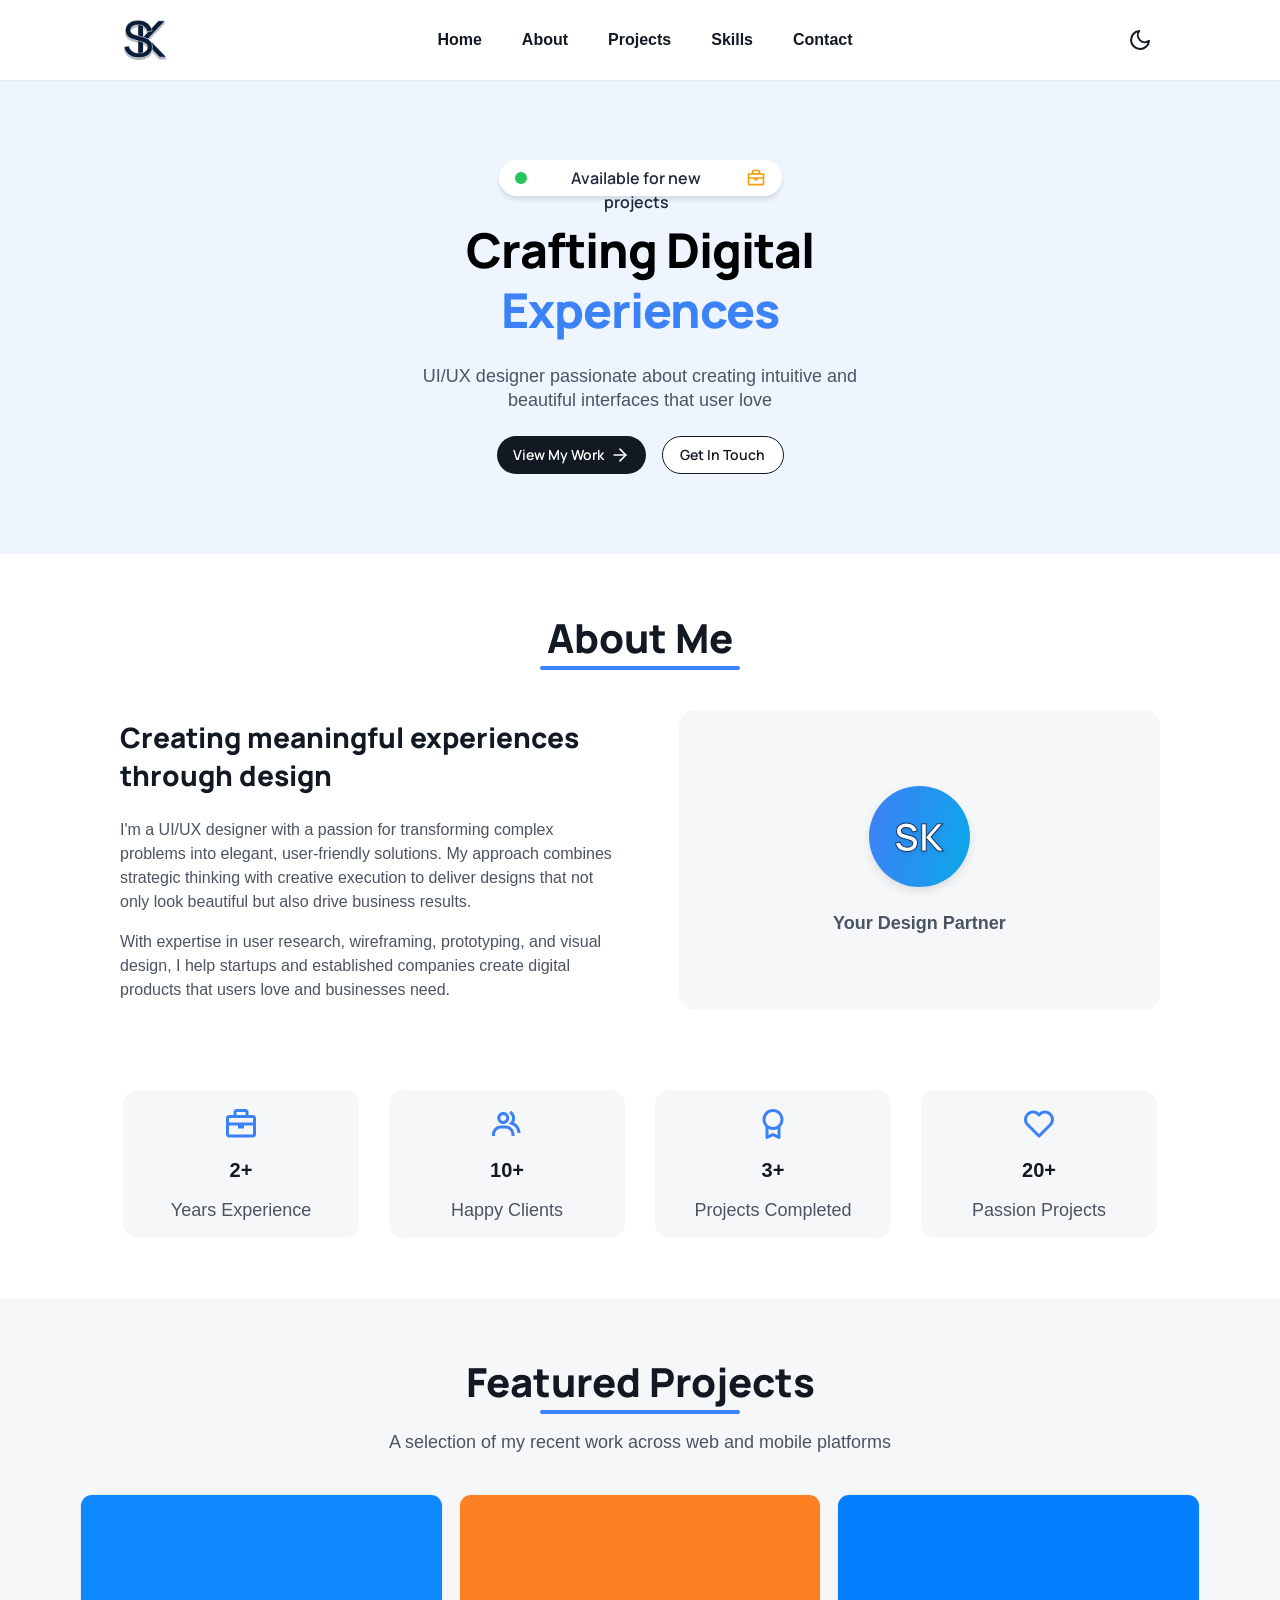
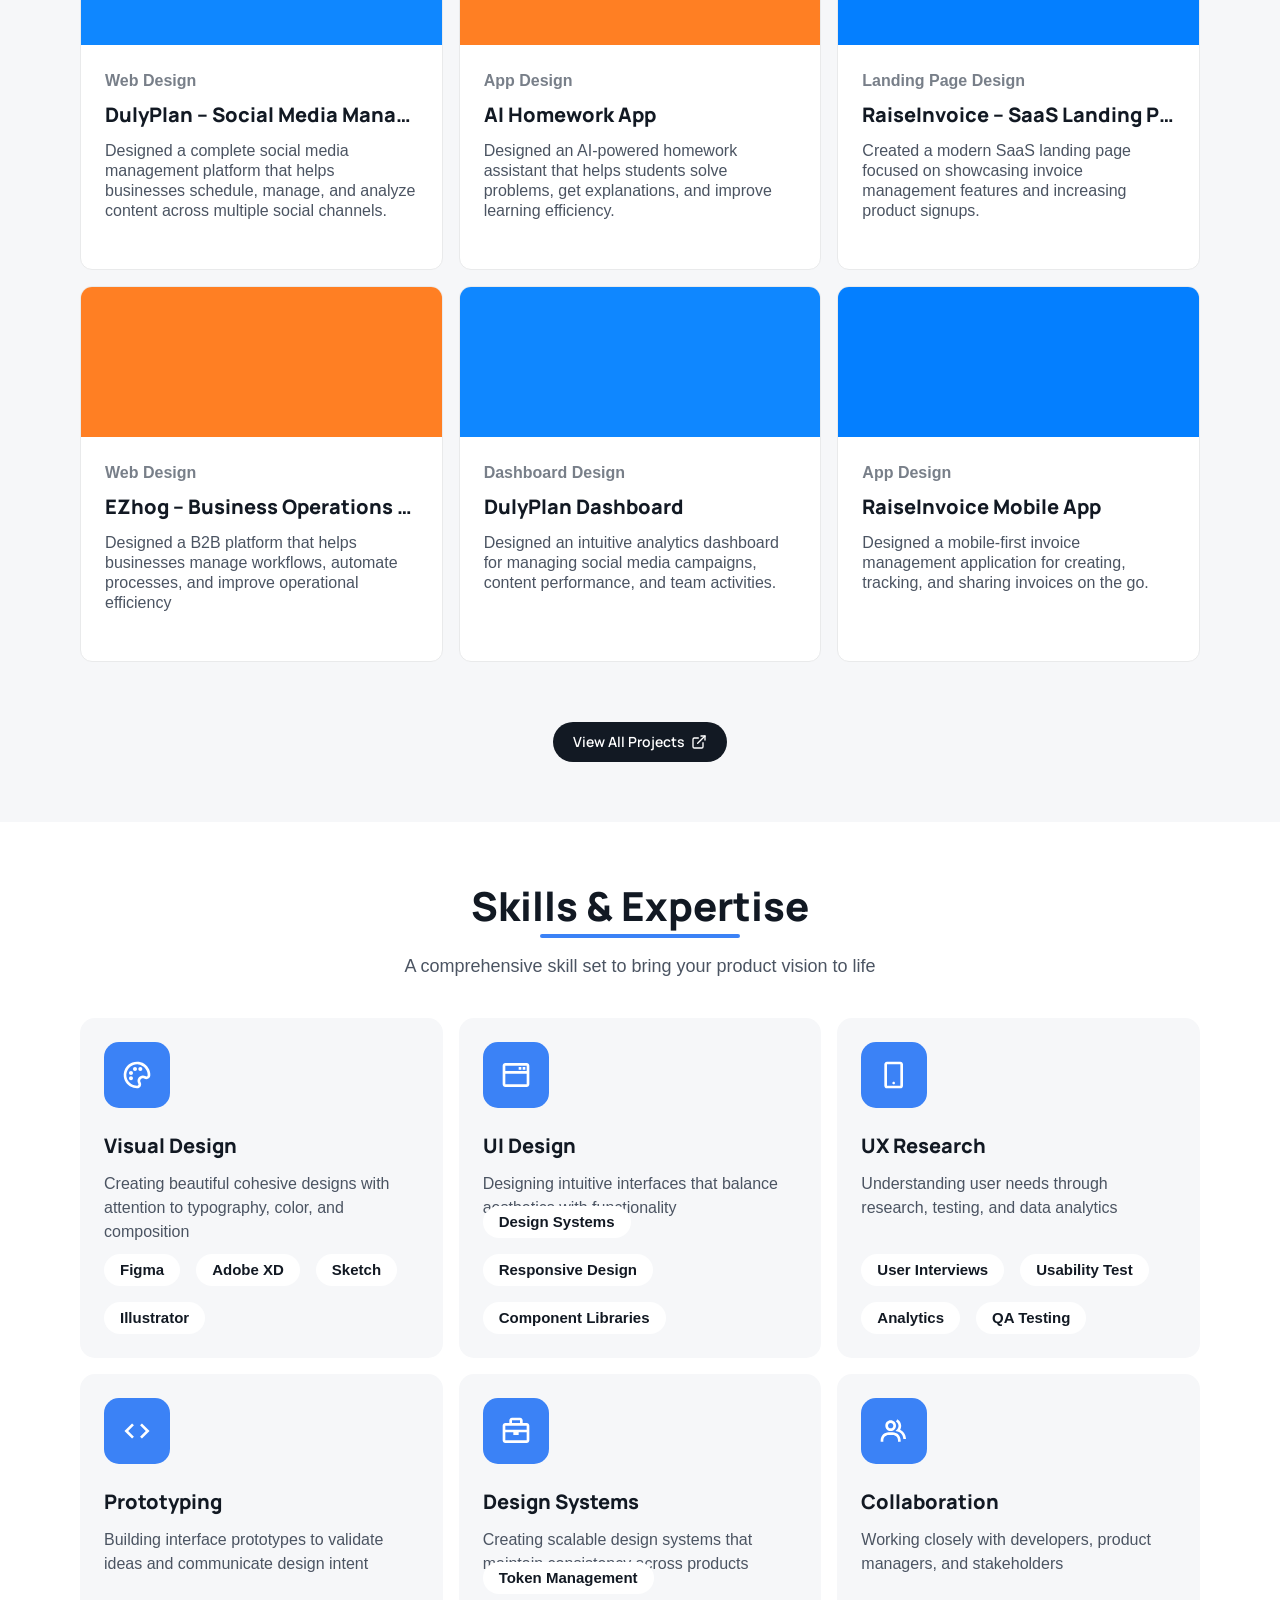
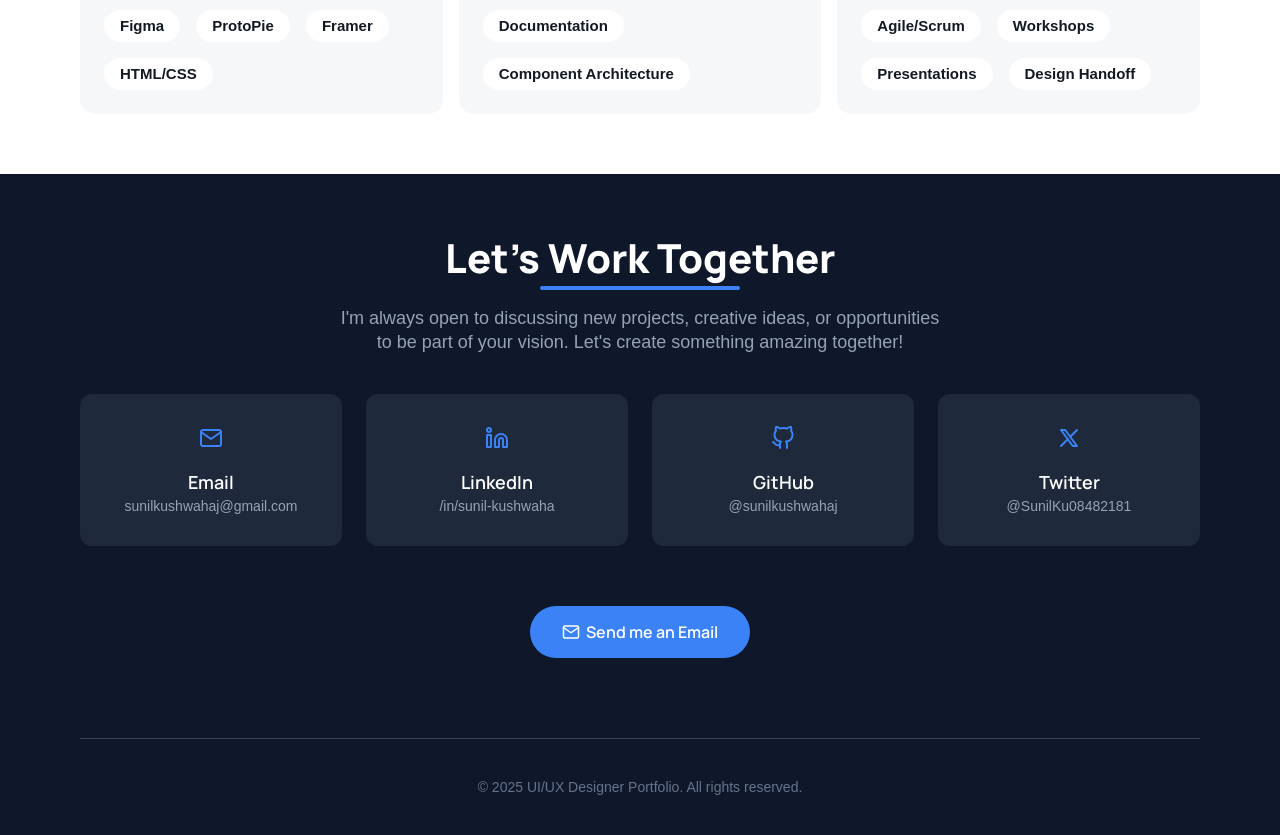
==== index.html @ 9e85f8b9 "Name changes" ====
<!DOCTYPE html>
<html lang="en">

<head>
    <meta charset="UTF-8">
    <meta http-equiv="X-UA-Compatible" content="IE=edge">
    <meta name="viewport" content="width=device-width, initial-scale=1.0">
    <title>Portfolio</title>
    <link rel="stylesheet" href="Style.css">
</head>

<body>
    <header>
        <div class="navbar">
            <div class="nav-logo">
                <div class="logo">
                    <!-- SVG Logo for Dark Mode -->
                    <svg class="dark-logo" width="42" height="40" viewBox="0 0 42 40" fill="none" xmlns="http://www.w3.org/2000/svg">
                        <g filter="url(#filter0_dd_495_2154)">
                            <path d="M14.0596 0.000509262C16.4678 0.0171928 18.6264 0.449153 20.5312 1.30129C22.4511 2.13629 24.0399 3.33991 25.2949 4.91262L25.5283 5.21145C26.161 6.04756 26.6802 6.96608 27.0869 7.96633L33.918 0.638205L34.0439 0.502462H40.7314L40.0625 1.21731L24.209 18.1626L41.3174 36.145L42 36.8628H35.1572L35.0322 36.731L27.7734 29.1607C27.598 29.8745 27.3476 30.549 27.0195 31.1821H27.0205C26.3314 32.5436 25.3646 33.6874 24.1221 34.6109L24.1201 34.6118C22.8814 35.5158 21.4447 36.2002 19.8125 36.6665H19.8115C18.1799 37.149 16.4339 37.3902 14.5752 37.3902C12.0357 37.3902 9.73826 36.9577 7.68652 36.0904C5.65209 35.2231 3.96295 33.9869 2.625 32.3814L2.62305 32.3794C1.30018 30.755 0.439527 28.8388 0.0390625 26.6363L0 26.4224L0.214844 26.3882L4.75195 25.6734L4.94238 25.6441L4.99121 25.8306C5.55441 28.0186 6.717 29.7253 8.48047 30.9605C10.0305 32.0217 11.82 32.6234 13.8535 32.7642L13.8633 20.4497L9.2627 19.0835L9.26172 19.0825C8.26481 18.7835 7.30079 18.4101 6.37012 17.9614L6.36719 17.9605C5.42918 17.4915 4.59035 16.9125 3.85156 16.2241L3.84961 16.2232C3.10558 15.513 2.51432 14.6672 2.07617 13.69V13.688C1.63443 12.6855 1.41605 11.5129 1.41602 10.1753C1.41602 8.03284 1.96948 6.19453 3.08496 4.67336C4.21114 3.14385 5.73103 1.97778 7.63672 1.17531C9.54119 0.373415 11.6843 -0.0160997 14.0596 0.000509262ZM18.8662 32.1314C18.9223 32.111 18.9796 32.0941 19.0352 32.0728L19.2695 31.9771C20.428 31.4859 21.3462 30.8149 22.0303 29.9673C22.7539 29.0706 23.1171 28.0081 23.1172 26.771C23.1171 26.0068 22.9819 25.3669 22.7207 24.8443L22.7178 24.8374C22.4678 24.2906 22.1165 23.8313 21.665 23.4575L21.6592 23.4527C21.215 23.0561 20.7063 22.721 20.1318 22.4497C19.7838 22.2854 19.4261 22.1408 19.0605 22.0113L18.8662 32.1314ZM19.0967 16.5405L23.8135 11.479L23.0205 11.6177L22.8105 11.6538L22.7754 11.4439C22.5345 10.0304 21.997 8.82331 21.168 7.81887L21.166 7.81692C20.5341 7.02387 19.7761 6.37651 18.8936 5.87063L19.0967 16.5405ZM13.8535 4.59328C12.4918 4.5944 11.2636 4.81917 10.167 5.26711C9.02819 5.73231 8.13055 6.37869 7.46582 7.20168L7.46484 7.20266C6.8062 8.00248 6.47656 8.92511 6.47656 9.97805C6.47661 11.0186 6.77578 11.8427 7.35645 12.4702L7.58887 12.7027C8.14659 13.2309 8.80925 13.6634 9.5791 13.9995C10.4918 14.3742 11.3795 14.6834 12.2412 14.9273L13.8623 15.3941L13.8535 4.59328Z" fill="url(#paint0_linear_495_2154)"/>
                        </g>
                        <defs>
                            <filter id="filter0_dd_495_2154" x="0" y="0" width="42" height="39.3902" filterUnits="userSpaceOnUse" color-interpolation-filters="sRGB">
                                <feFlood flood-opacity="0" result="BackgroundImageFix"/>
                                <feColorMatrix in="SourceAlpha" type="matrix" values="0 0 0 0 0 0 0 0 0 0 0 0 0 0 0 0 0 0 127 0" result="hardAlpha"/>
                                <feOffset dy="2"/>
                                <feComposite in2="hardAlpha" operator="out"/>
                                <feColorMatrix type="matrix" values="0 0 0 0 0.231373 0 0 0 0 0.509804 0 0 0 0 0.964706 0 0 0 0.1 0"/>
                                <feBlend mode="luminosity" in2="BackgroundImageFix" result="effect1_dropShadow_495_2154"/>
                                <feColorMatrix in="SourceAlpha" type="matrix" values="0 0 0 0 0 0 0 0 0 0 0 0 0 0 0 0 0 0 127 0" result="hardAlpha"/>
                                <feOffset dy="2"/>
                                <feComposite in2="hardAlpha" operator="out"/>
                                <feColorMatrix type="matrix" values="0 0 0 0 0 0 0 0 0 0 0 0 0 0 0 0 0 0 0.25 0"/>
                                <feBlend mode="normal" in2="effect1_dropShadow_495_2154" result="effect2_dropShadow_495_2154"/>
                                <feBlend mode="normal" in="SourceGraphic" in2="effect2_dropShadow_495_2154" result="shape"/>
                            </filter>
                            <linearGradient id="paint0_linear_495_2154" x1="14.0394" y1="4.19617e-05" x2="14.0394" y2="37.39" gradientUnits="userSpaceOnUse">
                                <stop stop-color="#3B82F6"/>
                                <stop offset="1" stop-color="white" stop-opacity="0.5"/>
                            </linearGradient>
                        </defs>
                    </svg>
                </div>
            </div>
            <div class="nav-links">
                <a href="#">Home</a>
                <a href="#about">About</a>
                <a href="#projects">Projects</a>
                <a href="#skills">Skills</a>
                <a href="#contact">Contact</a>
            </div>
            <button id="theme-toggle" aria-label="Toggle Dark Mode">
                <svg xmlns="http://www.w3.org/2000/svg" width="24" height="24" viewBox="0 0 24 24" fill="none"
                    stroke="currentColor" stroke-width="2" stroke-linecap="round" stroke-linejoin="round">
                    <path d="M21 12.79A9 9 0 1 1 11.21 3 7 7 0 0 0 21 12.79z"></path>
                </svg>
            </button>
        </div>

    </header>

    <main>
        <section class="hero-section">
            <div class="status-badge">
                <span class="status-dot"></span>
                <span class="status-text">Available for new projects</span>
                <span class="status-icon">
                    <svg width="20" height="20" viewBox="0 0 20 20" fill="none" xmlns="http://www.w3.org/2000/svg">
                        <path
                            d="M16.6667 5.00001H14.1667V3.33334C14.1667 2.41417 13.4192 1.66667 12.5 1.66667H7.50002C6.58085 1.66667 5.83335 2.41417 5.83335 3.33334V5.00001H3.33335C2.41419 5.00001 1.66669 5.74751 1.66669 6.66667V15.8333C1.66669 16.7525 2.41419 17.5 3.33335 17.5H16.6667C17.5859 17.5 18.3334 16.7525 18.3334 15.8333V6.66667C18.3334 5.74751 17.5859 5.00001 16.6667 5.00001ZM12.5 3.33334V5.00001H7.50002V3.33334H12.5ZM16.6667 6.66667V9.16667H3.33335V6.66667H16.6667ZM3.33335 15.8333V10.8333H8.33335V12.5H11.6667V10.8333H16.6667L16.6675 15.8333H3.33335Z"
                            fill="#F59E0B" />
                    </svg>
                </span>
            </div>

            <h1 class="hero-title">
                Crafting Digital <br>
                <span class="text-highlight">Experiences</span>
            </h1>

            <p class="hero-subtitle">
                UI/UX designer passionate about creating intuitive and <br>
                beautiful interfaces that user love
            </p>

            <div class="hero-actions">
                <a href="#" class="btn btn-primary">
                    <span class="relative-z">View My Work</span>
                    <svg class="relative-z" xmlns="http://www.w3.org/2000/svg" width="20" height="20"
                        viewBox="0 0 24 24" fill="none" stroke="currentColor" stroke-width="2" stroke-linecap="round"
                        stroke-linejoin="round">
                        <line x1="5" y1="12" x2="19" y2="12"></line>
                        <polyline points="12 5 19 12 12 19"></polyline>
                    </svg>
                </a>
                <a href="#" class="btn btn-outline"><span class="relative-z">Get In Touch</span></a>
            </div>
        </section>

        <!-- About Section -->
        <section class="about-section" id="about">
            <div class="section-title">
                <h2>About Me</h2>
                <div class="title-underline"></div>
            </div>

            <div class="about-content">
                <div class="about-text">
                    <h3>Creating meaningful experiences <br> through design</h3>
                    <p>
                        I'm a UI/UX designer with a passion for transforming complex problems into elegant,
                        user-friendly
                        solutions. My approach combines strategic thinking with creative execution to deliver designs
                        that
                        not only look beautiful but also drive business results.
                    </p>
                    <p>
                        With expertise in user research, wireframing, prototyping, and visual design, I help startups
                        and
                        established companies create digital products that users love and businesses need.
                    </p>
                </div>

                <div class="about-card">
                    <div class="about-logo-circle">
                        <span>SK</span>
                    </div>
                    <span>Your Design Partner</span>
                </div>
            </div>

            <div class="stats-grid">
                <div class="stat-card">
                    <div class="stat-icon">
                        <svg width="36" height="36" viewBox="0 0 36 36" fill="none" xmlns="http://www.w3.org/2000/svg">
                            <path
                                d="M30 9H25.5V6C25.5 4.3455 24.1545 3 22.5 3H13.5C11.8455 3 10.5 4.3455 10.5 6V9H6C4.3455 9 3 10.3455 3 12V28.5C3 30.1545 4.3455 31.5 6 31.5H30C31.6545 31.5 33 30.1545 33 28.5V12C33 10.3455 31.6545 9 30 9ZM22.5 6V9H13.5V6H22.5ZM30 12V16.5H6V12H30ZM6 28.5V19.5H15V22.5H21V19.5H30L30.0015 28.5H6Z"
                                fill="#3B82F6" />
                        </svg>
                    </div>
                    <h4>2+</h4>
                    <p>Years Experience</p>
                </div>
                <div class="stat-card">
                    <div class="stat-icon">
                        <svg width="36" height="36" viewBox="0 0 36 36" fill="none" xmlns="http://www.w3.org/2000/svg">
                            <path
                                d="M24.906 16.572C25.8196 15.0151 26.2141 13.2079 26.0325 11.412C25.764 8.73595 24.27 6.37045 21.828 4.75195L20.1705 7.25095C21.849 8.36395 22.8705 9.94945 23.0475 11.712C23.1291 12.5311 23.0272 13.3581 22.749 14.1329C22.4708 14.9077 22.0235 15.6108 21.4395 16.191L19.6515 17.979L22.0785 18.6915C28.4265 20.5515 28.5 26.9355 28.5 27H31.5C31.5 24.3165 30.066 19.0725 24.906 16.572Z"
                                fill="#3B82F6" />
                            <path
                                d="M14.25 18C17.559 18 20.25 15.309 20.25 12C20.25 8.691 17.559 6 14.25 6C10.941 6 8.25 8.691 8.25 12C8.25 15.309 10.941 18 14.25 18ZM14.25 9C15.9045 9 17.25 10.3455 17.25 12C17.25 13.6545 15.9045 15 14.25 15C12.5955 15 11.25 13.6545 11.25 12C11.25 10.3455 12.5955 9 14.25 9ZM16.5 19.5H12C7.0365 19.5 3 23.5365 3 28.5V30H6V28.5C6 25.191 8.691 22.5 12 22.5H16.5C19.809 22.5 22.5 25.191 22.5 28.5V30H25.5V28.5C25.5 23.5365 21.4635 19.5 16.5 19.5Z"
                                fill="#3B82F6" />
                        </svg>
                    </div>
                    <h4>10+</h4>
                    <p>Happy Clients</p>
                </div>
                <div class="stat-card">
                    <div class="stat-icon">
                        <svg width="36" height="36" viewBox="0 0 36 36" fill="none" xmlns="http://www.w3.org/2000/svg">
                            <path
                                d="M7.5 13.4985C7.5 16.3515 8.6475 18.939 10.5 20.8335V31.5C10.499 31.756 10.5638 32.008 10.688 32.2319C10.8122 32.4558 10.9918 32.644 11.2095 32.7787C11.4273 32.9134 11.6759 32.99 11.9317 33.0011C12.1875 33.0123 12.4418 32.9577 12.6705 32.8425L18 30.177L23.3295 32.841C23.5576 32.9564 23.8116 33.0111 24.067 32.9998C24.3223 32.9885 24.5705 32.9116 24.7875 32.7765C25.23 32.502 25.5 32.0205 25.5 31.5V20.835C27.4233 18.8775 28.5007 16.2428 28.5 13.4985C28.5 7.71 23.79 3 18 3C12.21 3 7.5 7.71 7.5 13.4985ZM18.6705 27.1575C18.4621 27.0532 18.2323 26.9989 17.9993 26.9989C17.7662 26.9989 17.5364 27.0532 17.328 27.1575L13.5 29.073V22.9725C14.8665 23.6235 16.389 24 18 24C19.611 24 21.1335 23.625 22.5 22.9725V29.0715L18.6705 27.1575ZM18 6C22.134 6 25.5 9.363 25.5 13.4985C25.498 15.4872 24.7072 17.3938 23.3012 18.8001C21.8951 20.2065 19.9887 20.9976 18 21C13.8645 21 10.5 17.6355 10.5 13.4985C10.5024 11.5102 11.2934 9.60413 12.6994 8.19836C14.1055 6.79259 16.0117 6.00198 18 6Z"
                                fill="#3B82F6" />
                        </svg>
                    </div>
                    <h4>3+</h4>
                    <p>Projects Completed</p>
                </div>
                <div class="stat-card">
                    <div class="stat-icon">
                        <svg width="36" height="36" viewBox="0 0 36 36" fill="none" xmlns="http://www.w3.org/2000/svg">
                            <path
                                d="M18 6.89254C16.3656 5.3897 14.2263 4.55561 12.006 4.55554C10.8308 4.55677 9.66743 4.79038 8.58288 5.24294C7.49832 5.69551 6.51397 6.35808 5.68647 7.19254C2.15697 10.737 2.15847 16.281 5.68947 19.8105L16.6875 30.8085C16.9425 31.257 17.4345 31.5465 18 31.5465C18.2322 31.5443 18.4606 31.4876 18.6669 31.3811C18.8732 31.2745 19.0517 31.1211 19.188 30.933L30.3105 19.8105C33.8415 16.2795 33.8415 10.737 30.3075 7.18654C29.4804 6.35362 28.4968 5.69239 27.4133 5.24087C26.3298 4.78935 25.1678 4.55644 23.994 4.55554C21.7737 4.5559 19.6345 5.38995 18 6.89254ZM28.1865 9.30754C30.531 11.664 30.5325 15.345 28.1895 17.6895L18 27.879L7.81047 17.6895C5.46747 15.345 5.46897 11.664 7.80747 9.31354C8.94747 8.17954 10.4385 7.55554 12.006 7.55554C13.5735 7.55554 15.0585 8.17954 16.1895 9.31054L16.9395 10.0605C17.0787 10.2 17.244 10.3106 17.4259 10.386C17.6079 10.4615 17.803 10.5003 18 10.5003C18.197 10.5003 18.392 10.4615 18.574 10.386C18.756 10.3106 18.9213 10.2 19.0605 10.0605L19.8105 9.31054C22.0785 7.04704 25.9215 7.05304 28.1865 9.30754Z"
                                fill="#3B82F6" />
                        </svg>
                    </div>
                    <h4>20+</h4>
                    <p>Passion Projects</p>
                </div>
            </div>
        </section>

        <!-- Projects Section -->
        <section class="projects-section" id="projects">
            <div class="projects-container">
                <div class="section-title">
                    <h2>Featured Projects</h2>
                    <div class="title-underline"></div>
                    <p class="section-subtitle">A selection of my recent work across web and mobile platforms</p>
                </div>

                <div class="projects-grid">
                    <!-- Project 1 -->
                    <a href="https://dulyplan.com/" target="_blank" rel="noopener noreferrer" class="project-card">
                        <div class="project-image" style="background-color: #0F87FF;"></div>
                        <div class="project-content">
                            <span class="project-category">Web Design</span>
                            <h3 title="DulyPlan – Social Media Management">DulyPlan – Social Media Management</h3>
                            <p>Designed a complete social media management platform that helps businesses schedule, manage, and analyze content across multiple social channels.</p>
                            <div class="project-tags">
                                <span>UX Research</span>
                                <span>UI Design</span>
                                <span>Prototyping</span>
                            </div>
                        </div>
                    </a>

                    <!-- Project 2 -->
                    <a href="#" class="project-card">
                        <div class="project-image" style="background-color: #FF7F23;"></div>
                        <div class="project-content">
                            <span class="project-category">App Design</span>
                            <h3 title="AI Homework App">AI Homework App</h3>
                            <p>Designed an AI-powered homework assistant that helps students solve problems, get explanations, and improve learning efficiency.</p>
                            <div class="project-tags">
                                <span>Mobile UI</span>
                                <span>User Testing</span>
                                <span>Design System</span>
                            </div>
                        </div>
                    </a>

                    <!-- Project 3 -->
                    <a href="https://raiseinvoice.shyamfuture.in/" target="_blank" rel="noopener noreferrer" class="project-card">
                        <div class="project-image" style="background-color: #047FFF;"></div>
                        <div class="project-content">
                            <span class="project-category">Landing Page Design</span>
                            <h3 title="RaiseInvoice – SaaS Landing Page">RaiseInvoice – SaaS Landing Page</h3>
                            <p>Created a modern SaaS landing page focused on showcasing invoice management features and increasing product signups.</p>
                            <div class="project-tags">
                                <span>Web Design</span>
                                <span>Conversion Optimization</span>
                                <span>UI Design</span>
                            </div>
                        </div>
                    </a>

                    <!-- Project 4 -->
                    <a href="https://ezhog.com/" target="_blank" rel="noopener noreferrer" class="project-card">
                        <div class="project-image" style="background-color: #FF7F23;"></div>
                        <div class="project-content">
                            <span class="project-category">Web Design</span>
                            <h3 title="EZhog – Business Operations Platform">EZhog – Business Operations Platform</h3>
                            <p>Designed a B2B platform that helps businesses manage workflows, automate processes, and improve operational efficiency</p>
                            <div class="project-tags">
                                <span>B2B Platform</span>
                                <span>Workflow Automation</span>
                                <span>Interaction Design</span>
                            </div>
                        </div>
                    </a>

                    <!-- Project 5 -->
                    <a href="https://dulyplan.com/" target="_blank" rel="noopener noreferrer" class="project-card">
                        <div class="project-image" style="background-color: #0F87FF;"></div>
                        <div class="project-content">
                            <span class="project-category">Dashboard Design</span>
                            <h3 title="DulyPlan Dashboard">DulyPlan Dashboard</h3>
                            <p>Designed an intuitive analytics dashboard for managing social media campaigns, content performance, and team activities.</p>
                            <div class="project-tags">
                                <span>Dashboard Design</span>
                                <span>Data Viz</span>
                                <span>Accessibility</span>
                            </div>
                        </div>
                    </a>

                    <!-- Project 6 -->
                    <a href="https://raiseinvoice.shyamfuture.in/" target="_blank" rel="noopener noreferrer" class="project-card">
                        <div class="project-image" style="background-color: #047FFF;"></div>
                        <div class="project-content">
                            <span class="project-category">App Design</span>
                            <h3 title="RaiseInvoice Mobile App">RaiseInvoice Mobile App</h3>
                            <p>Designed a mobile-first invoice management application for creating, tracking, and sharing invoices on the go.</p>
                            <div class="project-tags">
                                <span>Mobile UI</span>
                                <span>User Testing</span>
                                <span>Design System</span>
                            </div>
                        </div>
                    </a>
                </div>

                <div class="projects-action">
                    <a href="javascript:void(0)" id="view-all-projects-btn" class="btn btn-primary btn-small">
                        View All Projects
                        <svg xmlns="http://www.w3.org/2000/svg" width="16" height="16" viewBox="0 0 24 24" fill="none"
                            stroke="currentColor" stroke-width="2" stroke-linecap="round" stroke-linejoin="round">
                            <path d="M18 13v6a2 2 0 0 1-2 2H5a2 2 0 0 1-2-2V8a2 2 0 0 1 2-2h6"></path>
                            <polyline points="15 3 21 3 21 9"></polyline>
                            <line x1="10" y1="14" x2="21" y2="3"></line>
                        </svg>
                    </a>
                </div>
            </div>
        </section>

        <!-- Skills Section -->
        <section class="skills-section" id="skills">
            <div class="skills-container">
                <div class="section-title">
                    <h2>Skills & Expertise</h2>
                    <div class="title-underline"></div>
                    <p class="section-subtitle">A comprehensive skill set to bring your product vision to life</p>
                </div>

                <div class="skills-grid">
                    <!-- Skill 1 -->
                    <div class="skill-card">
                        <div class="skill-icon">
                            <svg width="32" height="32" viewBox="0 0 36 36" fill="none"
                                xmlns="http://www.w3.org/2000/svg">
                                <path
                                    d="M20.1 3.14407C17.6267 2.80554 15.1081 3.08466 12.7689 3.95651C10.4298 4.82836 8.34289 6.26582 6.69453 8.14057C5.28378 9.76535 4.23706 11.6732 3.62466 13.736C3.01227 15.7988 2.84839 17.9687 3.14403 20.1001C3.93903 25.9411 8.33103 30.9106 14.0715 32.4691C15.3512 32.8193 16.6718 32.9978 17.9985 33.0001L18.2115 32.9986C18.9698 32.9888 19.7134 32.7876 20.3732 32.4137C21.033 32.0397 21.5876 31.5052 21.9855 30.8596C22.3848 30.2175 22.6152 29.4849 22.6554 28.7298C22.6955 27.9748 22.544 27.2219 22.215 26.5411L21.9165 25.9171C21.6869 25.4685 21.5791 24.9675 21.6039 24.4642C21.6286 23.9609 21.785 23.473 22.0575 23.0491C22.4474 22.4158 23.0582 21.9494 23.7719 21.7403C24.4856 21.5311 25.2515 21.5939 25.9215 21.9166L26.5395 22.2121C27.1575 22.5091 27.8145 22.6606 28.491 22.6606C29.6749 22.6545 30.8095 22.1855 31.6521 21.3538C32.4947 20.5221 32.9785 19.3938 33 18.2101C33.0186 16.8121 32.8404 15.4184 32.4705 14.0701C30.9105 8.33107 25.941 3.93907 20.1 3.14407ZM27.837 19.5076L27.219 19.2121C24.477 17.8951 21.114 18.9151 19.5165 21.4531C18.4095 23.2171 18.297 25.3171 19.2105 27.2161L19.509 27.8401C19.6209 28.0668 19.6726 28.3184 19.6592 28.5708C19.6458 28.8233 19.5678 29.068 19.4325 29.2816C19.3007 29.4997 19.1151 29.6804 18.8934 29.8062C18.6717 29.932 18.4214 29.9988 18.1665 30.0001H17.9985C16.9369 29.9971 15.8804 29.8544 14.856 29.5756C10.2615 28.3291 6.75153 24.3571 6.11703 19.6966C5.63553 16.1641 6.64503 12.7621 8.95653 10.1131C10.2716 8.60442 11.9431 7.44855 13.8189 6.75064C15.6946 6.05273 17.7151 5.83494 19.6965 6.11707C24.357 6.75157 28.329 10.2631 29.5755 14.8561C29.8725 15.9511 30.015 17.0671 29.9985 18.1666C29.9805 19.3771 28.731 19.9411 27.837 19.5076Z"
                                    fill="white" />
                                <path
                                    d="M11.25 24C12.4926 24 13.5 22.9926 13.5 21.75C13.5 20.5074 12.4926 19.5 11.25 19.5C10.0074 19.5 9 20.5074 9 21.75C9 22.9926 10.0074 24 11.25 24Z"
                                    fill="white" />
                                <path
                                    d="M11.25 18C12.4926 18 13.5 16.9926 13.5 15.75C13.5 14.5074 12.4926 13.5 11.25 13.5C10.0074 13.5 9 14.5074 9 15.75C9 16.9926 10.0074 18 11.25 18Z"
                                    fill="white" />
                                <path
                                    d="M15.75 13.5C16.9926 13.5 18 12.4926 18 11.25C18 10.0074 16.9926 9 15.75 9C14.5074 9 13.5 10.0074 13.5 11.25C13.5 12.4926 14.5074 13.5 15.75 13.5Z"
                                    fill="white" />
                                <path
                                    d="M21.75 13.5C22.9926 13.5 24 12.4926 24 11.25C24 10.0074 22.9926 9 21.75 9C20.5074 9 19.5 10.0074 19.5 11.25C19.5 12.4926 20.5074 13.5 21.75 13.5Z"
                                    fill="white" />
                            </svg>

                        </div>
                        <h3>Visual Design</h3>
                        <p class="skill-desc-short">Creating beautiful cohesive designs with attention to typography,
                            color,
                            and composition</p>
                        <p class="skill-desc-long">Creating visually appealing designs using color, typography, spacing,
                            and
                            imagery. Focused on delivering clear, modern, and consistent layouts that support brand
                            identity. Ensures every visual element communicates purpose and enhances the overall user
                            experience</p>
                        <div class="skill-tags">
                            <span>Figma</span>
                            <span>Adobe XD</span>
                            <span>Sketch</span>
                            <span>Illustrator</span>
                        </div>
                    </div>

                    <!-- Skill 2 -->
                    <div class="skill-card">
                        <div class="skill-icon">
                            <svg width="32" height="32" viewBox="0 0 36 36" fill="none"
                                xmlns="http://www.w3.org/2000/svg">
                                <path
                                    d="M30 4.5H6C4.3455 4.5 3 5.8455 3 7.5V28.5C3 30.1545 4.3455 31.5 6 31.5H30C31.6545 31.5 33 30.1545 33 28.5V7.5C33 5.8455 31.6545 4.5 30 4.5ZM30 7.5L30.0015 13.5H6V7.5H30ZM6 28.5V16.5H30.0015L30.003 28.5H6Z"
                                    fill="white" />
                                <path d="M21 9H24V12H21V9ZM25.5 9H28.5V12H25.5V9Z" fill="white" />
                            </svg>

                        </div>
                        <h3>UI Design</h3>
                        <p class="skill-desc-short">Designing intuitive interfaces that balance aesthetics with
                            functionality</p>
                        <p class="skill-desc-long">Designing intuitive and user-friendly interfaces that make navigation
                            effortless. Ensuring consistent components, accessible interactions, and clean layouts
                            across
                            the product. Aims to create interfaces that look polished and feel natural to use</p>
                        <div class="skill-tags">
                            <span>Design Systems</span>
                            <span>Responsive Design</span>
                            <span>Component Libraries</span>
                        </div>
                    </div>

                    <!-- Skill 3 -->
                    <div class="skill-card">
                        <div class="skill-icon">
                            <svg width="32" height="32" viewBox="0 0 36 36" fill="none"
                                xmlns="http://www.w3.org/2000/svg">
                                <path
                                    d="M25.125 3H10.125C8.4705 3 7.125 4.3455 7.125 6V30C7.125 31.6545 8.4705 33 10.125 33H25.125C26.7795 33 28.125 31.6545 28.125 30V6C28.125 4.3455 26.7795 3 25.125 3ZM10.125 30V6H25.125L25.128 30H10.125Z"
                                    fill="white" />
                                <path
                                    d="M17.625 28.5C18.4534 28.5 19.125 27.8284 19.125 27C19.125 26.1716 18.4534 25.5 17.625 25.5C16.7966 25.5 16.125 26.1716 16.125 27C16.125 27.8284 16.7966 28.5 17.625 28.5Z"
                                    fill="white" />
                            </svg>

                        </div>
                        <h3>UX Research</h3>
                        <p class="skill-desc-short">Understanding user needs through research, testing, and data
                            analytics
                        </p>
                        <p class="skill-desc-long">Understanding user needs, goals, and pain points through interviews,
                            surveys, and usability testing. Using data and insights to guide design decisions and
                            improve
                            product effectiveness. Helps ensure every feature is grounded in real user behavior</p>
                        <div class="skill-tags">
                            <span>User Interviews</span>
                            <span>Usability Test</span>
                            <span>Analytics</span>
                            <span>QA Testing</span>
                        </div>
                    </div>

                    <!-- Skill 4 -->
                    <div class="skill-card">
                        <div class="skill-icon">
                            <svg width="32" height="32" viewBox="0 0 36 36" fill="none"
                                xmlns="http://www.w3.org/2000/svg">
                                <path
                                    d="M12.4395 9.43945L3.879 18L12.4395 26.5605L14.5605 24.4395L8.121 18L14.5605 11.5605L12.4395 9.43945ZM23.5605 26.5605L32.121 18L23.5605 9.43945L21.4395 11.5605L27.879 18L21.4395 24.4395L23.5605 26.5605Z"
                                    fill="white" />
                            </svg>

                        </div>
                        <h3>Prototyping</h3>
                        <p class="skill-desc-short">Building interface prototypes to validate ideas and communicate
                            design
                            intent</p>
                        <p class="skill-desc-long">Turning concepts into interactive mockups to visualize and test user
                            flows. Helps identify issues early and refine ideas before development. Allows teams to
                            explore
                            different solutions quickly and confidently</p>
                        <div class="skill-tags">
                            <span>Figma</span>
                            <span>ProtoPie</span>
                            <span>Framer</span>
                            <span>HTML/CSS</span>
                        </div>
                    </div>

                    <!-- Skill 5 -->
                    <div class="skill-card">
                        <div class="skill-icon">
                            <svg width="32" height="32" viewBox="0 0 36 36" fill="none"
                                xmlns="http://www.w3.org/2000/svg">
                                <path
                                    d="M30 9H25.5V6C25.5 4.3455 24.1545 3 22.5 3H13.5C11.8455 3 10.5 4.3455 10.5 6V9H6C4.3455 9 3 10.3455 3 12V28.5C3 30.1545 4.3455 31.5 6 31.5H30C31.6545 31.5 33 30.1545 33 28.5V12C33 10.3455 31.6545 9 30 9ZM22.5 6V9H13.5V6H22.5ZM30 12V16.5H6V12H30ZM6 28.5V19.5H15V22.5H21V19.5H30L30.0015 28.5H6Z"
                                    fill="white" />
                            </svg>

                        </div>
                        <h3>Design Systems</h3>
                        <p class="skill-desc-short">Creating scalable design systems that maintain consistency across
                            products</p>
                        <p class="skill-desc-long">Building a unified library of components, patterns, and guidelines to
                            ensure consistency across all products. Improves design speed, quality, and collaboration.
                            Supports scalable growth as the product evolves and expands</p>
                        <div class="skill-tags">
                            <span>Token Management</span>
                            <span>Documentation</span>
                            <span>Component Architecture</span>
                        </div>
                    </div>

                    <!-- Skill 6 -->
                    <div class="skill-card">
                        <div class="skill-icon">
                            <svg width="32" height="32" viewBox="0 0 36 36" fill="none"
                                xmlns="http://www.w3.org/2000/svg">
                                <path
                                    d="M24.906 16.572C25.8196 15.0151 26.2141 13.2079 26.0325 11.412C25.764 8.73595 24.27 6.37045 21.828 4.75195L20.1705 7.25095C21.849 8.36395 22.8705 9.94945 23.0475 11.712C23.1291 12.5311 23.0272 13.3581 22.749 14.1329C22.4708 14.9077 22.0235 15.6108 21.4395 16.191L19.6515 17.979L22.0785 18.6915C28.4265 20.5515 28.5 26.9355 28.5 27H31.5C31.5 24.3165 30.066 19.0725 24.906 16.572Z"
                                    fill="white" />
                                <path
                                    d="M14.25 18C17.559 18 20.25 15.309 20.25 12C20.25 8.691 17.559 6 14.25 6C10.941 6 8.25 8.691 8.25 12C8.25 15.309 10.941 18 14.25 18ZM14.25 9C15.9045 9 17.25 10.3455 17.25 12C17.25 13.6545 15.9045 15 14.25 15C12.5955 15 11.25 13.6545 11.25 12C11.25 10.3455 12.5955 9 14.25 9ZM16.5 19.5H12C7.0365 19.5 3 23.5365 3 28.5V30H6V28.5C6 25.191 8.691 22.5 12 22.5H16.5C19.809 22.5 22.5 25.191 22.5 28.5V30H25.5V28.5C25.5 23.5365 21.4635 19.5 16.5 19.5Z"
                                    fill="white" />
                            </svg>

                        </div>
                        <h3>Collaboration</h3>
                        <p class="skill-desc-short">Working closely with developers, product managers, and stakeholders
                        </p>
                        <p class="skill-desc-long">Creating visually appealing designs using color, typography, spacing,
                            and
                            imagery. Focused on delivering clear, modern, and consistent layouts that support brand
                            identity. Ensures every visual element communicates purpose and enhances the overall user
                            experience</p>
                        <div class="skill-tags">
                            <span>Agile/Scrum</span>
                            <span>Workshops</span>
                            <span>Presentations</span>
                            <span>Design Handoff</span>
                        </div>
                    </div>
                </div>
            </div>
        </section>
    </main>

    <!-- Footer Section -->
    <footer class="footer-section" id="contact">
        <div class="footer-container">
            <div class="section-title dark-mode">
                <h2>Let's Work Together</h2>
                <div class="title-underline"></div>
                <p class="section-subtitle">I'm always open to discussing new projects, creative ideas, or opportunities
                    <br> to be part of your vision. Let's create something amazing together!
                </p>
            </div>

            <div class="contact-grid">
                <!-- Email -->
                <a href="mailto:sunilkushwahaj@gmail.com" class="contact-card">
                    <div class="contact-icon-box">
                        <svg xmlns="http://www.w3.org/2000/svg" width="24" height="24" viewBox="0 0 24 24" fill="none"
                            stroke="currentColor" stroke-width="2" stroke-linecap="round" stroke-linejoin="round">
                            <path d="M4 4h16c1.1 0 2 .9 2 2v12c0 1.1-.9 2-2 2H4c-1.1 0-2-.9-2-2V6c0-1.1.9-2 2-2z">
                            </path>
                            <polyline points="22,6 12,13 2,6"></polyline>
                        </svg>
                    </div>
                    <h4>Email</h4>
                    <p>sunilkushwahaj@gmail.com</p>
                </a>

                <!-- LinkedIn -->
                <a href="https://www.linkedin.com/in/sunil-kushwaha-031607280/" target="_blank" rel="noopener noreferrer" class="contact-card">
                    <div class="contact-icon-box">
                        <svg xmlns="http://www.w3.org/2000/svg" width="24" height="24" viewBox="0 0 24 24" fill="none"
                            stroke="currentColor" stroke-width="2" stroke-linecap="round" stroke-linejoin="round">
                            <path d="M16 8a6 6 0 0 1 6 6v7h-4v-7a2 2 0 0 0-2-2 2 2 0 0 0-2 2v7h-4v-7a6 6 0 0 1 6-6z">
                            </path>
                            <rect x="2" y="9" width="4" height="12"></rect>
                            <circle cx="4" cy="4" r="2"></circle>
                        </svg>
                    </div>
                    <h4>LinkedIn</h4>
                    <p>/in/sunil-kushwaha</p>
                </a>

                <!-- GitHub -->
                <a href="https://github.com/sunilkushwahaj" target="_blank" rel="noopener noreferrer" class="contact-card">
                    <div class="contact-icon-box">
                        <svg xmlns="http://www.w3.org/2000/svg" width="24" height="24" viewBox="0 0 24 24" fill="none"
                            stroke="currentColor" stroke-width="2" stroke-linecap="round" stroke-linejoin="round">
                            <path
                                d="M9 19c-5 1.5-5-2.5-7-3m14 6v-3.87a3.37 3.37 0 0 0-.94-2.61c3.14-.35 6.44-1.54 6.44-7A5.44 5.44 0 0 0 20 4.77 5.07 5.07 0 0 0 19.91 1S18.73.65 16 2.48a13.38 13.38 0 0 0-7 0C6.27.65 5.09 1 5.09 1A5.07 5.07 0 0 0 5 4.77a5.44 5.44 0 0 0-1.5 3.78c0 5.42 3.3 6.61 6.44 7A3.37 3.37 0 0 0 9 18.13V22">
                            </path>
                        </svg>
                    </div>
                    <h4>GitHub</h4>
                    <p>@sunilkushwahaj</p>
                </a>

                <!-- Twitter / X -->
                <a href="https://x.com/SunilKu08482181" target="_blank" rel="noopener noreferrer" class="contact-card">
                    <div class="contact-icon-box">
                        <svg xmlns="http://www.w3.org/2000/svg" width="24" height="24" viewBox="0 0 24 24" fill="none"
                            stroke="currentColor" stroke-width="2" stroke-linecap="round" stroke-linejoin="round">
                            <path d="M4 4l11.733 16h4.267l-11.733 -16z" />
                            <path d="M4 20l6.768 -6.768m2.46 -2.46l6.772 -6.772" />
                        </svg>
                    </div>
                    <h4>Twitter</h4>
                    <p>@SunilKu08482181</p>
                </a>
            </div>

            <div class="footer-cta-container">
                <a href="mailto:sunilkushwahaj@gmail.com" class="btn btn-primary footer-btn">
                    <svg xmlns="http://www.w3.org/2000/svg" width="18" height="18" viewBox="0 0 24 24" fill="none"
                        stroke="currentColor" stroke-width="2" stroke-linecap="round" stroke-linejoin="round">
                        <path d="M4 4h16c1.1 0 2 .9 2 2v12c0 1.1-.9 2-2 2H4c-1.1 0-2-.9-2-2V6c0-1.1.9-2 2-2z"></path>
                        <polyline points="22,6 12,13 2,6"></polyline>
                    </svg>
                    Send me an Email
                </a>
            </div>

            <div class="footer-divider"></div>

            <div class="footer-bottom">
                <p>&copy; 2025 UI/UX Designer Portfolio. All rights reserved.</p>
            </div>
        </div>
    </footer>

    <!-- View All Projects Modal -->
    <div id="projects-modal" class="modal-overlay">
        <div class="modal-content">
            <button class="modal-close" id="modal-close-btn" aria-label="Close Dialog">&times;</button>
            <div class="modal-icon">
                <svg width="48" height="48" viewBox="0 0 24 24" fill="none" stroke="currentColor" stroke-width="2" stroke-linecap="round" stroke-linejoin="round" xmlns="http://www.w3.org/2000/svg">
                    <rect x="3" y="3" width="18" height="18" rx="2" ry="2"></rect>
                    <line x1="12" y1="8" x2="12" y2="16"></line>
                    <line x1="8" y1="12" x2="16" y2="12"></line>
                </svg>
            </div>
            <h2>New Projects Will Be Added Soon</h2>
            <p>Our portfolio is continuously growing. Additional projects and case studies will be published here in future updates.</p>
            <button class="btn btn-primary modal-btn" id="modal-ok-btn">Got it</button>
        </div>
    </div>

    <script src="script.js"></script>
</body>

</html>
---- Style.css ----
@import url('https://fonts.googleapis.com/css2?family=Manrope:wght@400;500;600;700&display=swap');
@import url('https://api.fontshare.com/v2/css?f[]=satoshi@400,500,700&display=swap');

html {
    scroll-behavior: smooth;
}

:root {
    /* Light Mode Variables */
    --bg-body: #FFFFFF;
    --bg-nav: #FFFFFF;
    --bg-hero: #EEF5FF;
    --bg-section: #FFFFFF;
    --bg-card: #F6F7F9;
    --bg-footer: #0F172A;
    --bg-footer-card: #1E293B;

    --text-primary: #121923;
    --text-secondary: #4B5462;
    --text-inverse: #FFFFFF;
    --text-hero-title: #000000;

    --accent-primary: #3B82F6;
    --accent-gradient-start: #0EA5E9;
    --accent-gradient-mid: #2395EF;

    --border-color: #E9EAEB;
    --card-shadow: 0 4px 6px rgba(0, 0, 0, 0.1);
    --nav-shadow: 0 1px 2px rgba(0, 0, 0, 0.05);
}

[data-theme="dark"] {
    /* Dark Mode Variables */
    --bg-body: linear-gradient(90deg, #09090B 0%, #17181A 100%);
    --bg-nav: #17181A;
    --bg-hero: transparent;
    --bg-section: transparent;
    --bg-card: #17181A;
    --bg-footer: #020617;
    /* Even darker for footer in dark mode */
    --bg-footer-card: #1E293B;

    --text-primary: #FFFFFF;
    --text-secondary: #94A3B8;
    --text-inverse: #FFFFFF;
    --text-hero-title: #FFFFFF;

    --accent-primary: #3B82F6;
    --border-color: #585863;
    --card-shadow: 0 4px 6px rgba(0, 0, 0, 0.3);
    --nav-shadow: 0 1px 2px rgba(255, 255, 255, 0.05);
}

/* Dark Mode Component Overrides */
[data-theme="dark"] .status-badge {
    background-color: #1F2933;
    box-shadow: 0px 4px 4px rgba(0, 0, 0, 0.1);
    border: none;
}

[data-theme="dark"] .status-text {
    color: #D2D4D8;
}

[data-theme="dark"] .hero-actions .btn-primary {
    background: #17181A;
    color: #D2D4D8;
    border: 1px solid rgba(88, 88, 99, 0.4);
    height: 36px;
}

[data-theme="dark"] .hero-actions .btn-primary::before {
    background-color: #3B82F6;
}

[data-theme="dark"] .hero-actions .btn-primary:hover {
    color: #FFFFFF;
    border-color: #3B82F6;
}

[data-theme="dark"] #view-all-projects-btn {
    background-color: #17181A;
    border: 1px solid rgba(88, 88, 99, 0.3);
    color: #D2D4D8;
}

[data-theme="dark"] #view-all-projects-btn:hover {
    color: #FFFFFF;
    border-color: #3B82F6;
}

[data-theme="dark"] .hero-actions .btn-outline {
    background: #D2D4D8;
    color: #18212F;
    border: 1px solid #1E293B;
    height: 36px;
}

[data-theme="dark"] .hero-actions .btn-outline::before {
    background-color: #3B82F6;
}

[data-theme="dark"] .hero-actions .btn-outline:hover {
    color: #FFFFFF;
    border-color: #3B82F6;
}

[data-theme="dark"] .about-card,
[data-theme="dark"] .stat-card {
    background-color: #17181A;
    border: 1px solid rgba(88, 88, 99, 0.3);
}

[data-theme="dark"] .about-text h3,
[data-theme="dark"] .about-text p,
[data-theme="dark"] .about-card>span,
[data-theme="dark"] .stat-card h4,
[data-theme="dark"] .stat-card p {
    color: #D2D4D8;
}

* {
    margin: 0;
    padding: 0;
    box-sizing: border-box;
}

body {
    font-family: 'Satoshi', sans-serif;
    background: var(--bg-body);
    background-attachment: fixed;
    /* Ensures gradient covers full height properly */
    color: var(--text-primary);
    transition: background 0.3s ease, color 0.3s ease;
    min-height: 100vh;
}

h1,
h2,
h3,
h4,
h5,
h6 {
    font-family: 'Manrope', sans-serif;
}

header {
    position: sticky;
    top: 0;
    z-index: 1000;
}

.navbar {
    width: 100%;
    height: 80px;
    background-color: var(--bg-nav);
    display: flex;
    padding: 0px 120px;
    justify-content: space-between;
    align-items: center;
    box-shadow: var(--nav-shadow);
    transition: background-color 0.3s ease;
}

#theme-toggle {
    background: none;
    border: none;
    cursor: pointer;
    padding: 8px;
    color: var(--text-primary);
    display: flex;
    align-items: center;
    justify-content: center;
    border-radius: 50%;
    transition: background-color 0.3s ease;
}

#theme-toggle:hover {
    background-color: var(--bg-card);
}

#theme-toggle svg {
    width: 24px;
    height: 24px;
    fill: none;
    stroke: currentColor;
    stroke-width: 2;
    stroke-linecap: round;
    stroke-linejoin: round;
}

.nav-logo {
    display: flex;
    align-items: center;
}

.logo {
    background-image: url("main_logo.png");
    background-size: contain;
    background-repeat: no-repeat;
    background-position: center;
    height: 40px;
    width: 50px;
    position: relative;
}
.dark-logo {
    display: none;
}

/* Custom logo when user switches to dark mode */
[data-theme="dark"] .logo {
    background-image: none;
    margin: 0 auto;
    width: 42px;
    height: 40px;
    flex: none;
    order: 0;
    flex-grow: 0;
    position: relative;
    display: flex;
    align-items: center;
    justify-content: center;
}

[data-theme="dark"] .dark-logo {
    display: block;
}

.nav-links {
    display: flex;
    gap: 40px;
    /* Generous spacing between links */
    align-items: center;
}

.nav-links a {
    text-decoration: none;
    color: var(--text-primary);
    font-weight: 600;
    font-size: 16px;
    transition: color 0.2s ease;
}

.nav-links a:hover {
    color: #3B82F6;
    /* Subtle hover state */
}

/* Hero Section */
.hero-section {
    width: 100%;
    /* min-height: calc(100vh - 80px); */
    background-color: var(--bg-hero);
    /* Light blue tint matching the image */
    display: flex;
    flex-direction: column;
    align-items: center;
    justify-content: center;
    padding: 80px 20px;
    text-align: center;
    transition: background-color 0.3s ease;
}

/* Status Badge */
.status-badge {
    display: flex;
    flex-direction: row;
    justify-content: center;
    align-items: center;
    padding: 6px 16px;
    gap: 12px;
    width: 283px;
    height: 36px;
    background-color: #FFFFFF;
    box-shadow: 0px 4px 4px rgba(0, 0, 0, 0.1);
    border-radius: 99px;
    margin-bottom: 24px;
    transition: background-color 0.3s ease, border-color 0.3s ease, box-shadow 0.3s ease;
}

.status-dot {
    width: 12px;
    height: 12px;
    background-color: #22C55E;
    border-radius: 50%;
    flex: none;
    order: 0;
    flex-grow: 0;
}

.status-text {
    width: 195px;
    height: 24px;
    font-family: 'Manrope', sans-serif;
    font-style: normal;
    font-weight: 600;
    font-size: 16px;
    line-height: 24px;
    text-align: center;
    color: #1E293B;
    flex: none;
    order: 1;
    flex-grow: 0;
    transition: color 0.3s ease;
}

.status-icon {
    width: 20px;
    height: 20px;
    display: flex;
    align-items: center;
    justify-content: center;
    flex: none;
    order: 2;
    flex-grow: 0;
}

/* Typography */
.hero-title {
    font-size: 48px;
    line-height: 60px;
    font-weight: 800;
    /* Corrected typo 00 -> 800 */
    color: var(--text-hero-title);
    margin-bottom: 24px;
    letter-spacing: -0.02em;
}

.text-highlight {
    color: #3B64D2;
    /* Indigo/Blue highlight */
    color: #3B82F6;
    /* Matching the requested blue */
}

.hero-subtitle {
    font-size: 18px;
    line-height: 24px;
    color: var(--text-secondary);
    max-width: 600px;
    margin-bottom: 24px;
    font-weight: 500;
}

/* Buttons */
.hero-actions {
    display: flex;
    gap: 16px;
    align-items: center;
}

.relative-z {
    position: relative;
    z-index: 10;
}

.btn {
    display: inline-flex;
    align-items: center;
    justify-content: center;
    font-family: 'Manrope', sans-serif;
    font-size: 14px;
    font-weight: 600;
    line-height: 20px;
    border-radius: 99px;
    text-decoration: none;
    cursor: pointer;
    position: relative;
    overflow: hidden;
    isolation: isolate;
    transition: all 0.3s ease;
    box-sizing: border-box;
    white-space: nowrap;
}

/* Primary Button: Expand from Center (Scale) */
.btn-primary {
    width: 149px;
    height: 38px;
    background-color: #121923;
    color: #FFFFFF;
    padding: 8px 16px;
    gap: 6px;
    border: none;
}

.btn-primary::before {
    content: '';
    position: absolute;
    top: 50%;
    left: 50%;
    transform: translate(-50%, -50%) scale(0);
    /* Start scaled down */
    width: 100%;
    height: 100%;
    background-color: #3B82F6;
    border-radius: 99px;
    z-index: -1;
    transition: transform 0.4s ease;
}

.btn-primary:hover::before {
    transform: translate(-50%, -50%) scale(1.2);
}

.btn-primary:hover {
    color: #FFFFFF;
}

/* Secondary Button: Fill from Left */
.btn-outline {
    width: 122px;
    height: 38px;
    background-color: var(--bg-body);
    color: var(--text-primary);
    border: 1px solid var(--text-primary);
    padding: 8px 16px;
    gap: 10px;
}

.btn-outline::before {
    content: '';
    position: absolute;
    top: 0;
    left: 0;
    width: 0%;
    /* Start with 0 width */
    height: 100%;
    background-color: #3B82F6;
    border-radius: 99px;
    z-index: -1;
    transition: width 0.3s ease;
}

.btn-outline:hover::before {
    width: 100%;
}

.btn-outline:hover {
    color: #FFFFFF;
    border-color: #3B82F6;
    border: none;
}

/* About Section */
.about-section {
    padding: 60px 80px;
    background-color: var(--bg-section);
    max-width: 1200px;
    margin: 0 auto;
    transition: background-color 0.3s ease;
}

.section-title {
    text-align: center;
    margin-bottom: 40px;
}

.section-title h2 {
    font-size: 40px;
    line-height: 48px;
    font-weight: 800;
    color: var(--text-primary);
    margin-bottom: 4px;
}

.title-underline {
    width: 200px;
    height: 4px;
    background-color: #3B82F6;
    margin: 0 auto;
    border-radius: 4px;
}

.about-content {
    display: flex;
    justify-content: space-between;
    gap: 60px;
    margin-bottom: 80px;
    align-items: center;
}

.about-text {
    flex: 1;
}

.about-text h3 {
    font-size: 28px;
    line-height: 38px;
    font-weight: 800;
    color: var(--text-primary);
    margin-bottom: 24px;
}

.about-text p {
    font-size: 16px;
    line-height: 24px;
    font-weight: 500;
    color: var(--text-secondary);
    margin-bottom: 16px;
}

.about-text p:last-child {
    margin-bottom: 0;
}

.about-card {
    color: var(--text-secondary);
    flex: 0.8;
    background-color: var(--bg-card);
    border-radius: 16px;
    padding: 40px;
    display: flex;
    flex-direction: column;
    align-items: center;
    justify-content: center;
    min-height: 300px;
    text-align: center;
    border: 1px solid transparent;
    transition: background-color 0.3s ease, border-color 0.3s ease, color 0.3s ease;
}

.about-logo-circle {
    width: 101px;
    height: 101px;
    background: linear-gradient(282.12deg, #0EA5E9 6.94%, #2395EF 47.37%, #3B82F6 93.06%);
    border-radius: 99px;
    display: flex;
    align-items: center;
    justify-content: center;
    margin-bottom: 24px;
    position: relative;
    isolation: isolate;
    box-shadow: 0 4px 10px rgba(0, 0, 0, 0.1);
    transition: background 0.3s ease;
}

.about-logo-circle span {
    font-family: 'Manrope', sans-serif;
    font-size: 38px;
    font-weight: 700;
    color: #FFFFFF;
    /* Simulating the vector border description */
    -webkit-text-stroke: 1px #183668;
    text-shadow: 0px 2px 4px rgba(0, 0, 0, 0.1);
    z-index: 1;
}

/* Expanding Profile Image */
/* Expanding Profile Image */
.about-logo-circle::after {
    content: '';
    position: absolute;
    top: 50%;
    left: 0;
    transform: translateY(-50%);
    width: 0;
    height: 0;
    background: url('Sunil.jpeg') no-repeat center center/cover;
    background-color: #F8F9FA;
    /* Fallback color */
    border-radius: 50%;
    transition: all 0.4s ease-in-out;
    z-index: 2;
    /* Covers the text */
}

/* Hover State */
.about-logo-circle:hover {
    background: transparent;
    box-shadow: none;
}

.about-logo-circle:hover::after {
    width: 101px;
    height: 101px;
    left: 50%;
    transform: translate(-50%, -50%) scaleX(-1);
}

.about-card>span {
    font-size: 18px;
    font-weight: 600;
    line-height: 24px;
    color: var(--text-secondary);
}

/* Stats Grid */
.stats-grid {
    display: grid;
    grid-template-columns: repeat(4, 1fr);
    gap: 24px;
    justify-items: center;
    /* Center cards in their grid cells */
}

.stat-card {
    width: 236px;
    height: 148px;
    background-color: var(--bg-card);
    border-radius: 15px;
    padding: 16px;
    display: flex;
    flex-direction: column;
    justify-content: center;
    align-items: center;
    gap: 16px;
    /* Handles spacing between icon, title, text */
    border: 1px solid transparent;
    transition: all 0.3s ease;
    box-shadow: none;
    /* Default state has no shadow */
}

.stat-card:hover {
    box-shadow: var(--card-shadow);
    transform: translateY(-2px);
    /* Subtle lift to match shadow depth */
    background-color: var(--bg-card);
    /* Ensure background stays same */
}

.stat-icon {
    /* Removed padding/margins as gap handles it */
    width: 36px;
    height: 36px;
    display: flex;
    justify-content: center;
    align-items: center;
    margin: 0;
}

.stat-card h4 {
    font-family: 'Satoshi', sans-serif;
    font-style: normal;
    font-weight: 700;
    font-size: 20px;
    line-height: 24px;
    text-align: center;
    color: var(--text-primary);
    margin: 0;
}

.stat-card p {
    font-family: 'Satoshi', sans-serif;
    font-style: normal;
    font-weight: 500;
    font-size: 18px;
    line-height: 24px;
    text-align: center;
    color: var(--text-secondary);
    margin: 0;
}

/* Projects Section */
.projects-section {
    padding: 60px 80px;
    /* background-color: #F8F9FA; */
    /* Very light grey background */
    background-color: var(--bg-card);
    width: 100%;
    /* max-width: 1200px; */
    /* margin: 0 auto; */
    transition: background-color 0.3s ease;
}

.section-subtitle {
    margin-top: 16px;
    color: var(--text-secondary);
    font-size: 18px;
    line-height: 24px;
    font-weight: 500;
}

.projects-grid {
    display: grid;
    grid-template-columns: repeat(3, 1fr);
    gap: 16px;
    margin-bottom: 60px;
}

.project-card {
    display: flex;
    flex-direction: column;
    background-color: var(--bg-section);
    border-radius: 12px;
    overflow: hidden;
    /* border: 1px solid #E5E7EB; */
    transition: all 0.3s ease;
    height: auto;
    text-decoration: none;
    cursor: pointer;

    position: relative;
    border: 1px solid var(--border-color);
    /* From design */
}

.project-card:hover {
    transform: translateY(-5px);
    /* Keep slight lift */
    box-shadow: 0 10px 25px rgba(0, 0, 0, 0.05);

}

.project-image {
    width: 100%;
    height: 150px;
    flex: none;
    order: 0;
    align-self: stretch;
    flex-grow: 0;
}

.project-content {
    padding: 24px;
    display: flex;
    flex-direction: column;
    flex: 1;
    /* Key fix: fills remaining space */
    height: auto;
    /* Key fix: prevents overflow */
}

.project-category {
    font-size: 16px;
    line-height: 24px;
    text-transform: none;
    color: #787F89;
    font-weight: 600;
    margin-bottom: 8px;
    display: block;
    font-family: 'Satoshi', sans-serif;
}

.project-content h3 {
    font-size: 20px;
    line-height: 28px;
    font-weight: 800;
    color: var(--text-primary);
    margin-bottom: 12px;
    font-family: 'Manrope', sans-serif;
    white-space: nowrap;
    overflow: hidden;
    text-overflow: ellipsis;
    transition: all 0.3s ease;
    width: 100%;
}

.project-card:hover h3 {
    white-space: normal;
    overflow: visible;
    text-overflow: clip;
}

.project-content p {
    font-size: 16px;
    line-height: 20px;
    color: var(--text-secondary);
    margin-bottom: 24px;
    font-family: 'Satoshi', sans-serif;
    font-weight: 500;
}

/* Hidden Tags */
.project-tags {
    display: flex;
    flex-wrap: wrap;
    gap: 12px;
    /* Restore gap */
    opacity: 0;
    transform: translateY(20px);
    transition: all 0.3s ease 0.1s;
    /* Restore delay */
    /* margin-top: auto; Removed to eliminate extra spacing */
    margin-top: 0;
    max-height: 0;
    /* Hidden by default */
}

/* Reveal tags on card hover */
.project-card:hover .project-tags {
    opacity: 1;
    transform: translateY(0);
    max-height: 150px;
    /* Allow enough space */
}

.project-tags span {
    background: var(--bg-card);
    border-radius: 99px;
    padding: 6px 16px;
    font-family: 'Satoshi', sans-serif;
    font-style: normal;
    font-weight: 700;
    font-size: 16px;
    line-height: 24px;
    color: var(--text-primary);
    white-space: nowrap;
    cursor: pointer;
    transition: background-color 0.2s ease;
}

.project-tags span:hover {
    background: var(--border-color);
}

.projects-action {
    display: flex;
    justify-content: center;
}

.btn-small {
    font-size: 14px;
    padding: 0 20px;
    height: 40px;
    width: auto;
}

/* Skills Section */
.skills-section {
    padding: 60px 80px;
    background-color: var(--bg-section);
    /* max-width: 1200px; */
    /* margin: 0 auto; */
    transition: background-color 0.3s ease;
}

.skills-grid {
    display: grid;
    grid-template-columns: repeat(3, 1fr);
    gap: 16px;
}

.skill-card {
    background-color: var(--bg-card);
    border-radius: 15px;
    padding: 24px;
    transition: all 0.3s ease;
    display: flex;
    flex-direction: column;
    height: 340px;
    /* Fixed height to prevent jitter */
    position: relative;
    /* Ensure absolute children define position relative to this */
}


.skill-card:hover {
    transform: translateY(-5px);
    box-shadow: 0 4px 6px rgba(0, 0, 0, 0.1);
    background-color: #89B4FA; /* Light mode hover color */
}

[data-theme="dark"] .skill-card:hover {
    background-color: #3B82F6; /* Dark mode hover color */
}

.skill-icon {
    width: 66px;
    height: 66px;
    background-color: #3B82F6;
    border-radius: 15px;
    display: flex;
    align-items: center;
    justify-content: center;
    color: white;
    margin-bottom: 24px;
    /* Move gap to margin for animation */
    flex: none;
    transition: all 0.4s ease;
    overflow: hidden;
}

.skill-card:hover .skill-icon {
    height: 0;
    margin-bottom: 0;
    opacity: 0;
}

.skill-card h3 {
    font-size: 20px;
    font-weight: 800;
    line-height: 28px;
    color: var(--text-primary);
    margin-bottom: 12px;
    /* Add margin to separate title */
    font-family: 'Manrope', sans-serif;
}

.skill-card p {
    font-size: 16px;
    line-height: 24px;
    font-weight: 500;
    color: var(--text-secondary);
    margin-bottom: 0;
    font-family: 'Satoshi', sans-serif;
}

.skill-desc-short {
    max-height: 100px;
    opacity: 1;
    transition: all 0.3s ease;
    overflow: hidden;
    margin-bottom: 16px;
}

.skill-desc-long {
    max-height: 0;
    opacity: 0;
    overflow: hidden;
    transition: all 0.5s ease;
    margin-bottom: 0;
}

.skill-card:hover .skill-desc-short {
    max-height: 0;
    opacity: 0;
    margin-bottom: 0;
}

.skill-card:hover .skill-desc-long {
    max-height: 300px;
    /* Arbitrary height to allow content */
    opacity: 1;
    color: #000409;
    margin-bottom: 24px;
    transition-delay: 0.1s;
    /* Slight delay for smooth sequence */
    display: -webkit-box;
    -webkit-line-clamp: 6;
    line-clamp: 6;
    -webkit-box-orient: vertical;
    overflow: hidden;
}

.skill-card:hover h3 {
    color: #000409;
}

.skill-tags {
    display: flex;
    flex-wrap: wrap;
    gap: 16px;
    position: absolute;
    bottom: 24px;
    left: 24px;
    right: 24px;
    margin-top: 0;
}

.skill-tags span {
    background-color: var(--bg-section);
    padding: 6px 16px;
    border-radius: 99px;
    font-size: 15px;
    font-weight: 700;
    line-height: 20px;
    color: var(--text-primary);
    box-shadow: none;
    font-family: 'Satoshi', sans-serif;
    transition: all 0.2s ease;
    cursor: pointer;
}

.skill-tags span:hover {
    background-color: #1E293B;
    color: #FFFFFF;
}

/* Change tag colors inside card when the card itself is hovered */
.skill-card:hover .skill-tags span {
    background-color: #fff;
    color: #000409;
}

/* Maintain tag highlight color when hovering over individual tags inside hovered card */
.skill-card:hover .skill-tags span:hover {
    background-color: #1E293B;
    color: #FFFFFF;
}

/* Footer Section */
.footer-section {
    padding: 60px 80px 40px;
    background-color: #0F172A;
    /* Dark navy background */
    color: white;
}

.footer-container,
.projects-container,
.skills-container {
    max-width: 1200px;
    margin: 0 auto;
}

.section-title.dark-mode h2 {
    color: white;
}

.section-title.dark-mode .section-subtitle {
    color: #94A3B8;
}

.contact-grid {
    display: grid;
    grid-template-columns: repeat(4, 1fr);
    gap: 24px;
    margin-bottom: 60px;
}

.contact-card {
    background-color: #1E293B;
    /* Slightly lighter card bg */
    border-radius: 12px;
    padding: 32px 20px;
    text-align: center;
    display: flex;
    flex-direction: column;
    align-items: center;
    text-decoration: none;
    transition: transform 0.2s ease, background-color 0.2s ease;
}

.contact-card:hover {
    transform: translateY(-5px);
    background-color: #2D3E56;
}

.contact-icon-box {
    color: #3B82F6;
    margin-bottom: 16px;
}

.contact-card h4 {
    font-size: 18px;
    font-weight: 600;
    color: white;
    margin-bottom: 4px;
}

.contact-card p {
    font-size: 14px;
    color: #94A3B8;
    margin: 0;
}

.footer-cta-container {
    display: flex;
    justify-content: center;
    margin-bottom: 80px;
}

.footer-btn {
    background-color: #3B82F6;
    /* Bright blue CTA */
    padding: 0 32px;
    height: 52px;
    font-size: 16px;
    border-radius: 9999px;
    border: none;
    width: auto;
}

.footer-btn:hover {
    background-color: #2563EB;
}

.footer-divider {
    height: 1px;
    background-color: #334155;
    margin-bottom: 40px;
    width: 100%;
}

.footer-bottom {
    text-align: center;
}

.footer-bottom p {
    color: #64748B;
    font-size: 14px;
}

/* Responsive Design (Mobile) */
@media screen and (max-width: 768px) {

    /* Typography */
    h1 {
        font-size: 36px;
    }

    h2 {
        font-size: 32px;
    }

    h3 {
        font-size: 24px;
    }

    /* Navbar */
    .navbar {
        height: auto;
        padding: 20px;
        flex-direction: row;
        /* Keep row for toggle */
        flex-wrap: wrap;
        /* efficient wrapping */
        gap: 20px;
    }

    .nav-links {
        width: 100%;
        order: 3;
        /* Move links to bottom on mobile */
        justify-content: center;
        gap: 20px;
        flex-wrap: wrap;
    }

    .nav-logo {
        flex: 1;
    }

    /* Sections General */
    .section-title {
        margin-bottom: 40px;
    }

    .section-title h2 {
        font-size: 32px;
        line-height: 40px;
    }

    /* Hero Section */
    .hero-section {
        padding: 80px 20px;
    }

    .hero-title {
        font-size: 36px;
        line-height: 44px;
    }

    .hero-subtitle {
        font-size: 16px;
        padding: 0 10px;
    }

    .hero-actions {
        flex-direction: column;
        width: 100%;
    }

    .btn {
        width: 100%;
        max-width: 300px;
    }

    /* About Section */
    .about-section {
        padding: 60px 20px;
    }

    .about-content {
        flex-direction: column;
        gap: 40px;
        margin-bottom: 60px;
    }

    .about-text {
        text-align: center;
    }

    .stats-grid {
        grid-template-columns: repeat(2, 1fr);
        gap: 16px;
    }

    /* Projects Section */
    .projects-section {
        padding: 60px 20px;
    }

    .projects-grid {
        grid-template-columns: 1fr;
        max-width: 400px;
        margin: 0 auto 40px;
    }

    .project-card {
        max-width: 100%;
    }

    /* Skills Section */
    .skills-section {
        padding: 60px 20px;
    }

    .skills-grid {
        grid-template-columns: 1fr;
    }

    .skill-card {
        height: auto;
        min-height: 200px;
    }

    /* Footer Section */
    .footer-section {
        padding: 60px 20px 40px;
    }

    .contact-grid {
        grid-template-columns: 1fr;
        max-width: 400px;
        margin: 0 auto 40px;
    }

    .footer-cta-container {
        flex-direction: column;
        align-items: center;
        width: 100%;
    }

    .footer-btn {
        width: 100%;
        max-width: 300px;
    }
}

@media screen and (max-width: 480px) {
    .stats-grid {
        grid-template-columns: 1fr;
    }

    .hero-title {
        font-size: 32px;
    }
}

/* View All Projects Modal */
.modal-overlay {
    position: fixed;
    top: 0;
    left: 0;
    width: 100%;
    height: 100%;
    background-color: rgba(15, 23, 42, 0.6);
    backdrop-filter: blur(8px);
    -webkit-backdrop-filter: blur(8px);
    display: flex;
    align-items: center;
    justify-content: center;
    z-index: 2000;
    opacity: 0;
    pointer-events: none;
    transition: opacity 0.3s ease;
    padding: 20px;
}

.modal-overlay.active {
    opacity: 1;
    pointer-events: auto;
}

.modal-content {
    background-color: var(--bg-card);
    border: 1px solid var(--border-color);
    border-radius: 20px;
    padding: 40px;
    max-width: 480px;
    width: 100%;
    position: relative;
    box-shadow: 0 20px 25px -5px rgba(0, 0, 0, 0.1), 0 10px 10px -5px rgba(0, 0, 0, 0.04);
    text-align: center;
    transform: scale(0.9);
    transition: transform 0.3s cubic-bezier(0.34, 1.56, 0.64, 1);
}

.modal-overlay.active .modal-content {
    transform: scale(1);
}

[data-theme="dark"] .modal-content {
    border: 1px solid rgba(88, 88, 99, 0.3);
    box-shadow: 0 25px 50px -12px rgba(0, 0, 0, 0.5);
}

.modal-close {
    position: absolute;
    top: 20px;
    right: 20px;
    background: none;
    border: none;
    font-size: 28px;
    color: var(--text-secondary);
    cursor: pointer;
    line-height: 1;
    padding: 4px;
    display: flex;
    align-items: center;
    justify-content: center;
    transition: color 0.2s ease, transform 0.2s ease;
    width: 32px;
    height: 32px;
    border-radius: 50%;
}

.modal-close:hover {
    color: var(--text-primary);
    background-color: rgba(120, 127, 137, 0.1);
    transform: rotate(90deg);
}

.modal-icon {
    width: 80px;
    height: 80px;
    background-color: rgba(59, 130, 246, 0.1);
    border-radius: 50%;
    display: flex;
    align-items: center;
    justify-content: center;
    margin: 0 auto 24px;
    color: var(--accent-primary);
    animation: modal-pulse 2s infinite;
}

@keyframes modal-pulse {
    0% {
        transform: scale(1);
        box-shadow: 0 0 0 0 rgba(59, 130, 246, 0.4);
    }
    70% {
        transform: scale(1.05);
        box-shadow: 0 0 0 10px rgba(59, 130, 246, 0);
    }
    100% {
        transform: scale(1);
        box-shadow: 0 0 0 0 rgba(59, 130, 246, 0);
    }
}

.modal-content h2 {
    font-size: 24px;
    font-weight: 800;
    line-height: 32px;
    color: var(--text-primary);
    margin-bottom: 12px;
    font-family: 'Manrope', sans-serif;
}

.modal-content p {
    font-size: 16px;
    line-height: 24px;
    color: var(--text-secondary);
    margin-bottom: 32px;
    font-family: 'Satoshi', sans-serif;
    font-weight: 500;
}

.modal-btn {
    width: 100%;
    max-width: 200px;
    margin: 0 auto;
}

body.modal-open {
    overflow: hidden;
}
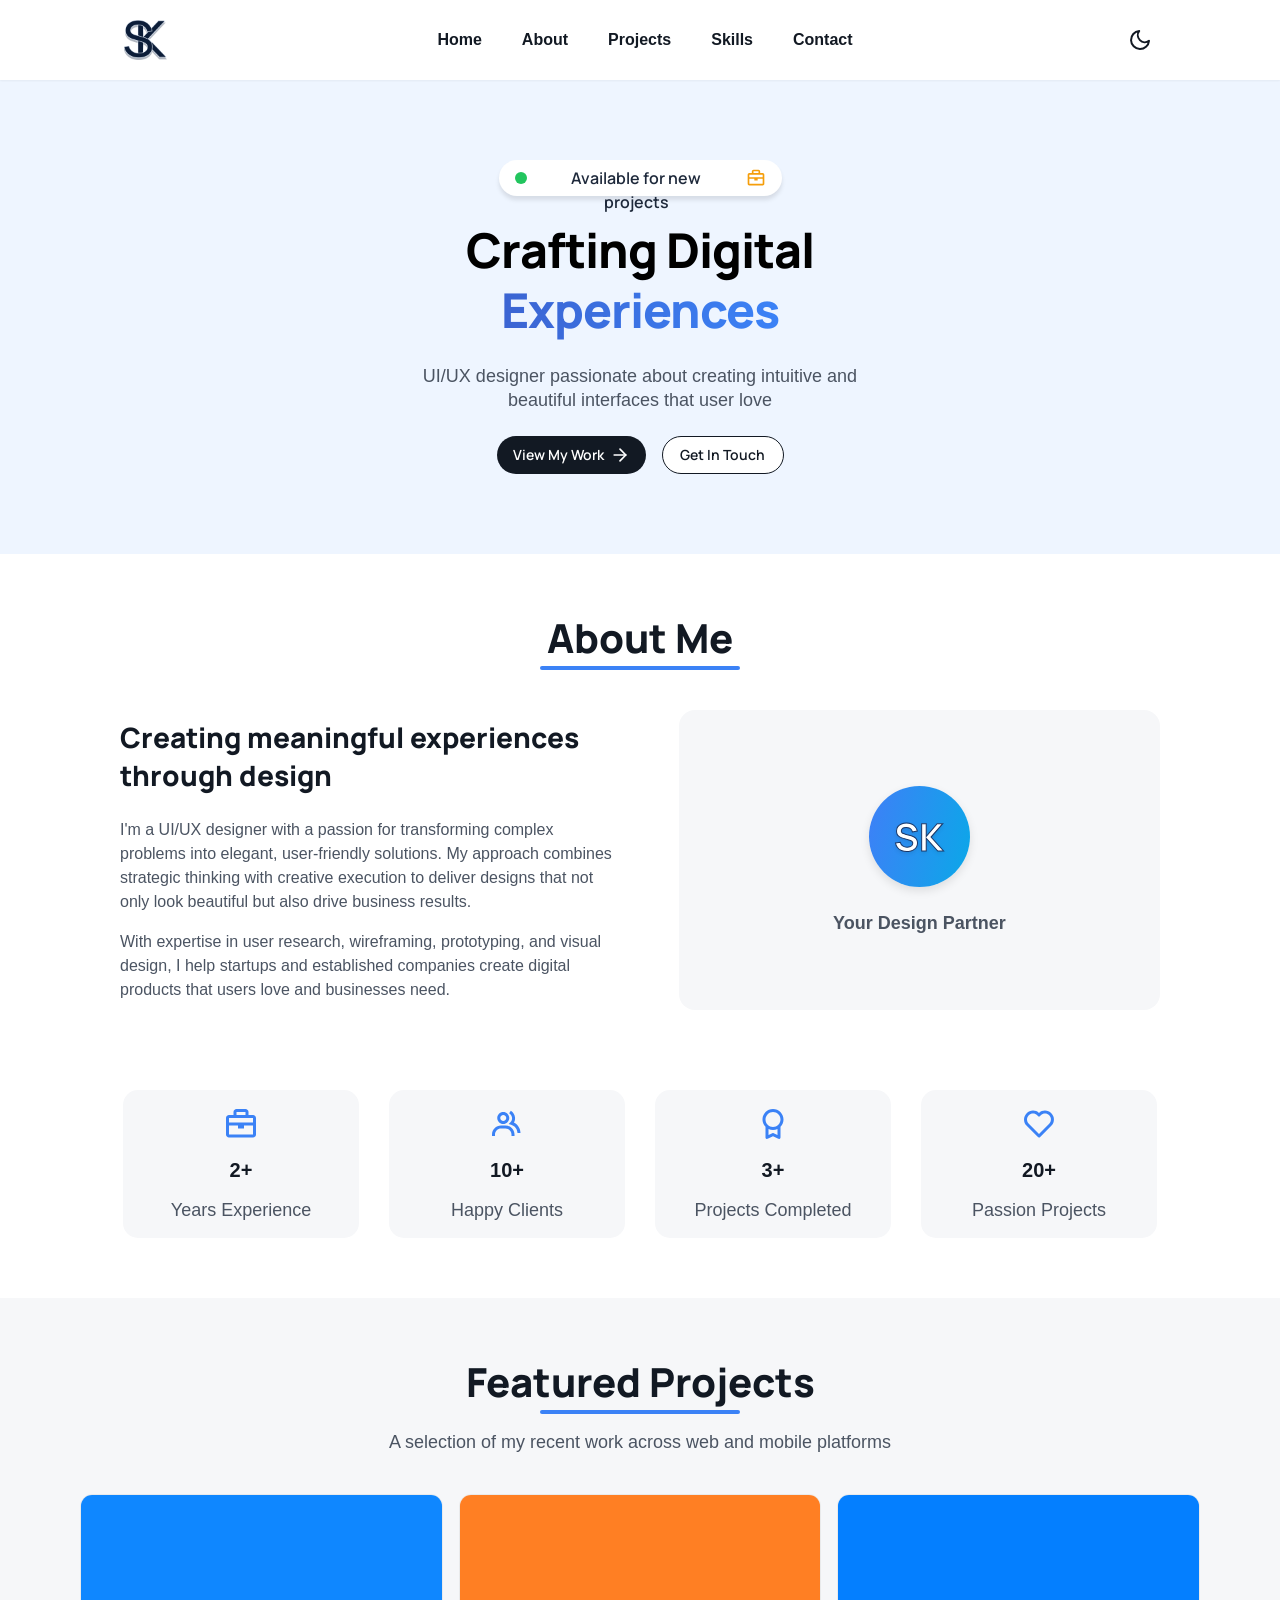
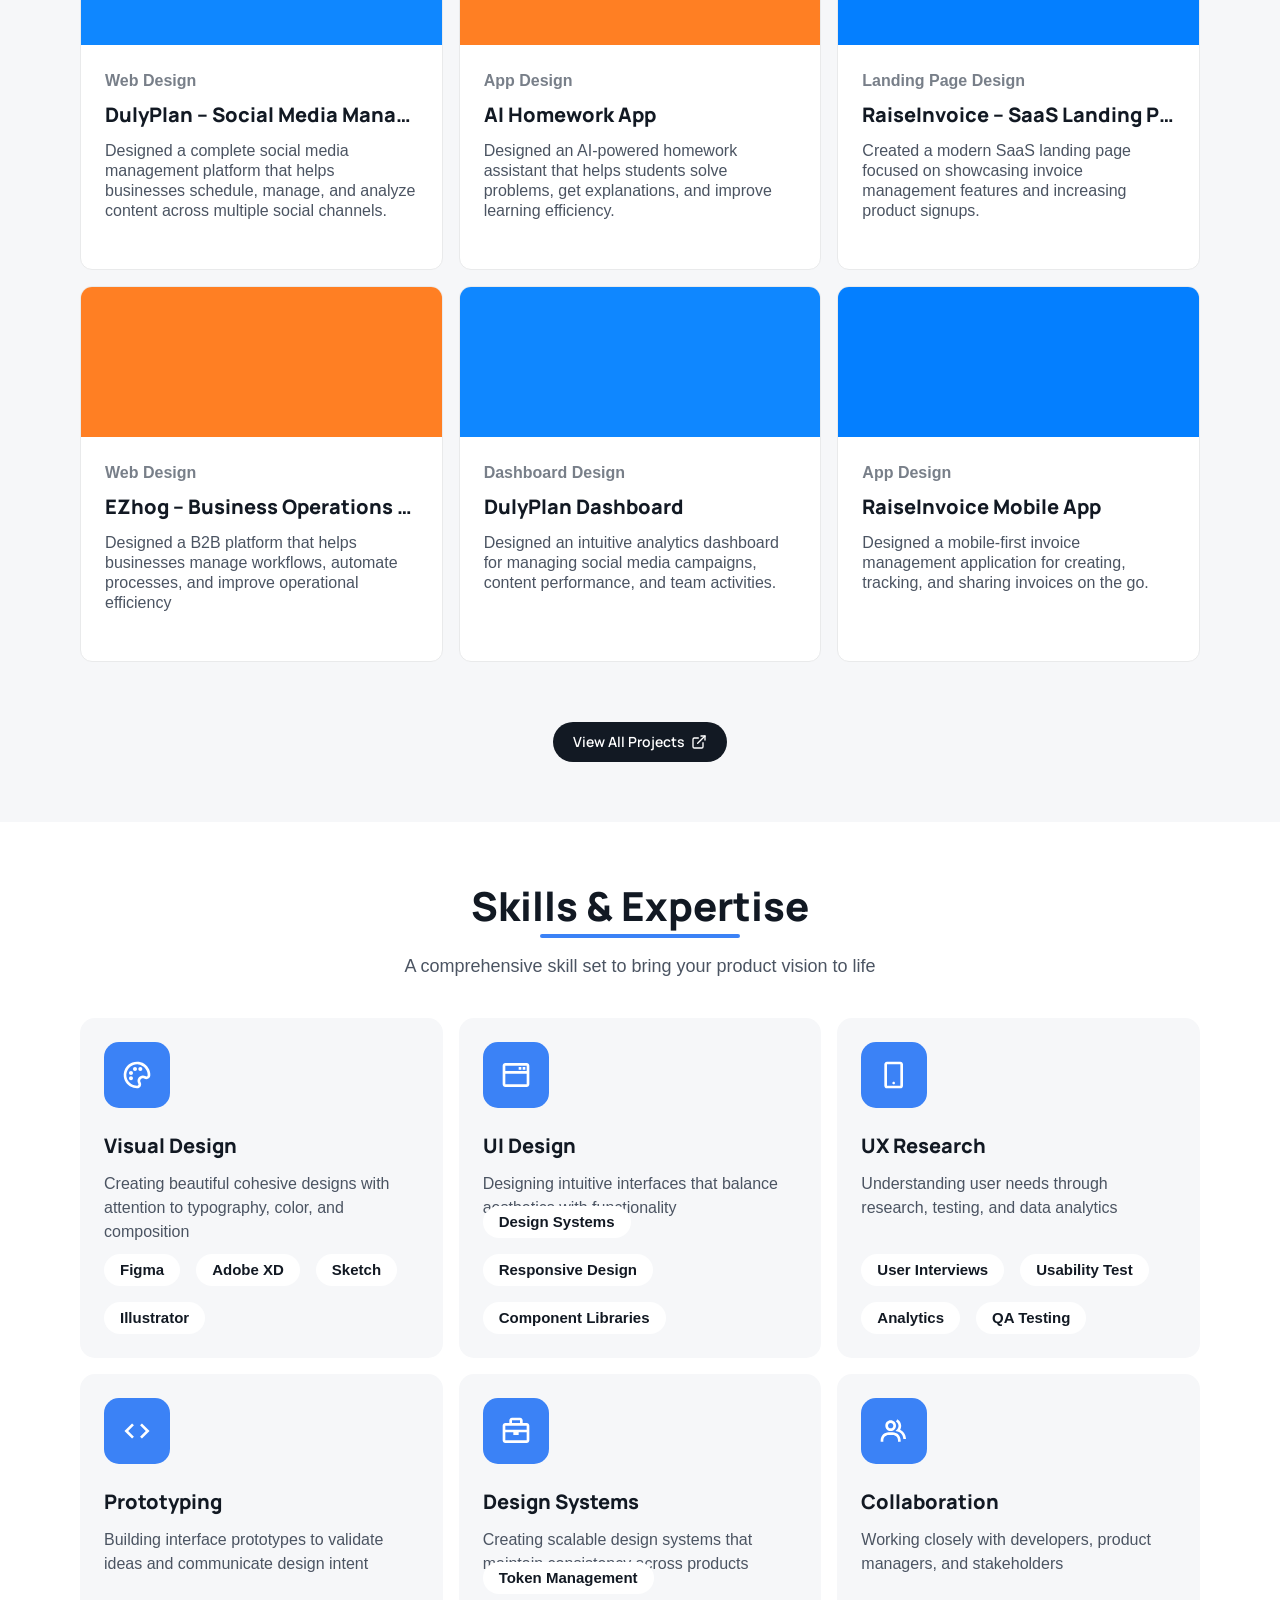
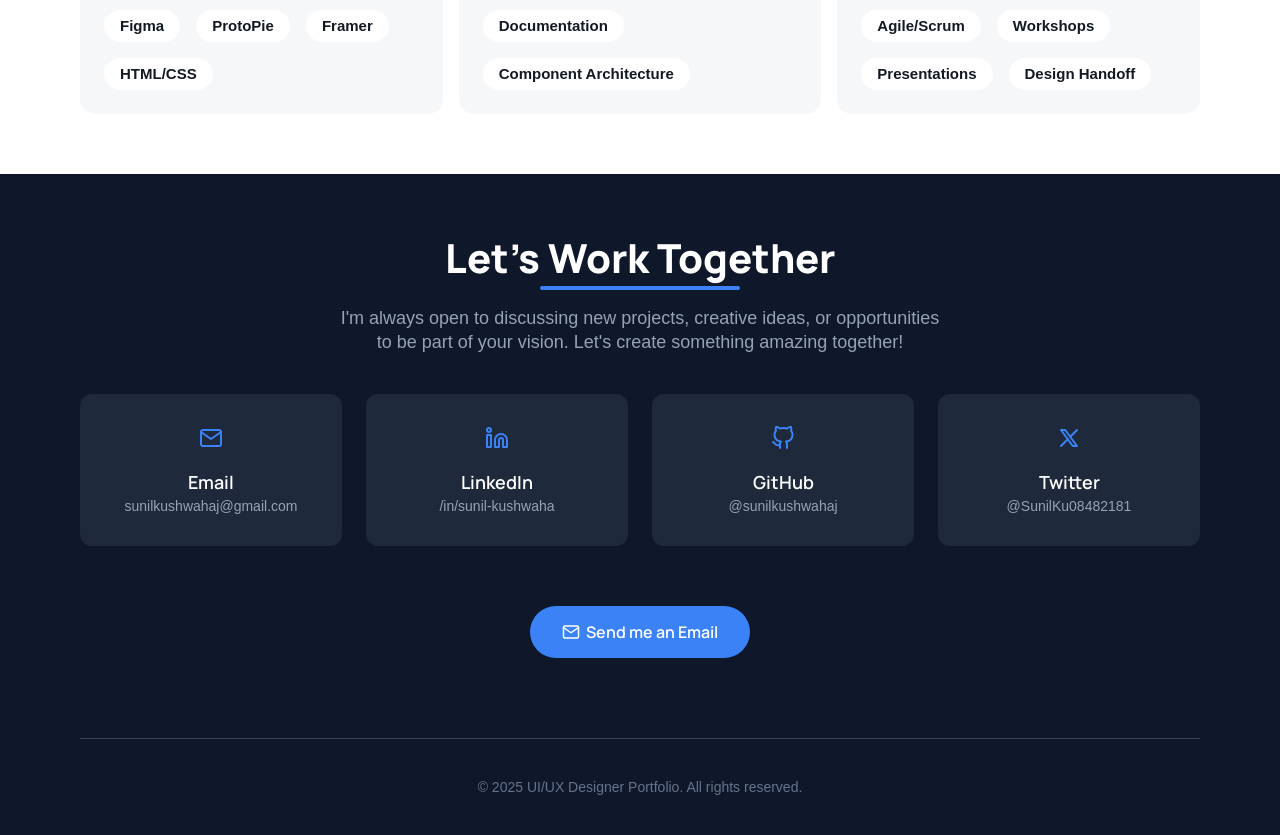
==== commit 8f28a269: "Add theme toggle and mobile menu functionality with responsive styles" ====
--- a/index.html
+++ b/index.html
@@ -49,12 +49,33 @@
                 <a href="#skills">Skills</a>
                 <a href="#contact">Contact</a>
             </div>
-            <button id="theme-toggle" aria-label="Toggle Dark Mode">
-                <svg xmlns="http://www.w3.org/2000/svg" width="24" height="24" viewBox="0 0 24 24" fill="none"
-                    stroke="currentColor" stroke-width="2" stroke-linecap="round" stroke-linejoin="round">
-                    <path d="M21 12.79A9 9 0 1 1 11.21 3 7 7 0 0 0 21 12.79z"></path>
-                </svg>
-            </button>
+            <div class="nav-actions">
+                <button id="theme-toggle" aria-label="Toggle Theme">
+                    <!-- Moon icon (shows in light mode) -->
+                    <svg class="moon-icon" xmlns="http://www.w3.org/2000/svg" width="24" height="24" viewBox="0 0 24 24" fill="none"
+                        stroke="currentColor" stroke-width="2" stroke-linecap="round" stroke-linejoin="round">
+                        <path d="M21 12.79A9 9 0 1 1 11.21 3 7 7 0 0 0 21 12.79z"></path>
+                    </svg>
+                    <!-- Sun icon (shows in dark mode) -->
+                    <svg class="sun-icon" xmlns="http://www.w3.org/2000/svg" width="24" height="24" viewBox="0 0 24 24" fill="none"
+                        stroke="currentColor" stroke-width="2" stroke-linecap="round" stroke-linejoin="round">
+                        <circle cx="12" cy="12" r="5"></circle>
+                        <line x1="12" y1="1" x2="12" y2="3"></line>
+                        <line x1="12" y1="21" x2="12" y2="23"></line>
+                        <line x1="4.22" y1="4.22" x2="5.64" y2="5.64"></line>
+                        <line x1="18.36" y1="18.36" x2="19.78" y2="19.78"></line>
+                        <line x1="1" y1="12" x2="3" y2="12"></line>
+                        <line x1="21" y1="12" x2="23" y2="12"></line>
+                        <line x1="4.22" y1="19.78" x2="5.64" y2="18.36"></line>
+                        <line x1="18.36" y1="5.64" x2="19.78" y2="4.22"></line>
+                    </svg>
+                </button>
+                <button class="menu-toggle" id="mobile-menu-btn" aria-label="Toggle Navigation Menu">
+                    <span></span>
+                    <span></span>
+                    <span></span>
+                </button>
+            </div>
         </div>
 
     </header>
@@ -84,7 +105,7 @@
             </p>
 
             <div class="hero-actions">
-                <a href="#" class="btn btn-primary">
+                <a href="#projects" class="btn btn-primary">
                     <span class="relative-z">View My Work</span>
                     <svg class="relative-z" xmlns="http://www.w3.org/2000/svg" width="20" height="20"
                         viewBox="0 0 24 24" fill="none" stroke="currentColor" stroke-width="2" stroke-linecap="round"
@@ -93,7 +114,7 @@
                         <polyline points="12 5 19 12 12 19"></polyline>
                     </svg>
                 </a>
-                <a href="#" class="btn btn-outline"><span class="relative-z">Get In Touch</span></a>
+                <a href="#contact" class="btn btn-outline"><span class="relative-z">Get In Touch</span></a>
             </div>
         </section>
 
--- a/Style.css
+++ b/Style.css
@@ -187,6 +187,60 @@
     stroke-width: 2;
     stroke-linecap: round;
     stroke-linejoin: round;
+}
+
+/* Declarative Theme Icon Toggle */
+#theme-toggle .sun-icon {
+    display: none;
+}
+#theme-toggle .moon-icon {
+    display: block;
+}
+
+[data-theme="dark"] #theme-toggle .sun-icon {
+    display: block;
+}
+[data-theme="dark"] #theme-toggle .moon-icon {
+    display: none;
+}
+
+.nav-actions {
+    display: flex;
+    align-items: center;
+    gap: 16px;
+}
+
+.menu-toggle {
+    display: none;
+    flex-direction: column;
+    justify-content: space-between;
+    width: 24px;
+    height: 18px;
+    background: none;
+    border: none;
+    cursor: pointer;
+    padding: 0;
+    z-index: 1100;
+}
+
+.menu-toggle span {
+    width: 100%;
+    height: 2.5px;
+    background-color: var(--text-primary);
+    border-radius: 99px;
+    transition: all 0.3s cubic-bezier(0.25, 0.8, 0.25, 1);
+}
+
+.menu-toggle.active span:nth-child(1) {
+    transform: translateY(7.75px) rotate(45deg);
+}
+
+.menu-toggle.active span:nth-child(2) {
+    opacity: 0;
+}
+
+.menu-toggle.active span:nth-child(3) {
+    transform: translateY(-7.75px) rotate(-45deg);
 }
 
 .nav-logo {
@@ -327,10 +381,12 @@
 }
 
 .text-highlight {
-    color: #3B64D2;
-    /* Indigo/Blue highlight */
-    color: #3B82F6;
-    /* Matching the requested blue */
+    background: linear-gradient(90deg, #3B64D2 0%, #3B82F6 100%);
+    -webkit-background-clip: text;
+    -webkit-text-fill-color: transparent;
+    background-clip: text;
+    color: transparent;
+    display: inline-block;
 }
 
 .hero-subtitle {
@@ -670,6 +726,10 @@
     font-size: 18px;
     line-height: 24px;
     font-weight: 500;
+    text-align: center;
+    max-width: 600px;
+    margin-left: auto;
+    margin-right: auto;
 }
 
 .projects-grid {
@@ -1101,26 +1161,71 @@
 
     /* Navbar */
     .navbar {
-        height: auto;
-        padding: 20px;
+        position: relative;
+        height: 74px;
+        padding: 6px 16px;
         flex-direction: row;
-        /* Keep row for toggle */
-        flex-wrap: wrap;
-        /* efficient wrapping */
-        gap: 20px;
+        flex-wrap: nowrap;
+        justify-content: space-between;
+        background-color: var(--bg-nav);
+        box-shadow: 0px 4px 4px rgba(0, 0, 0, 0.25);
     }
 
     .nav-links {
+        position: absolute;
+        top: 74px;
+        left: 0;
         width: 100%;
-        order: 3;
-        /* Move links to bottom on mobile */
-        justify-content: center;
-        gap: 20px;
-        flex-wrap: wrap;
+        background-color: rgba(255, 255, 255, 0.95);
+        backdrop-filter: blur(20px);
+        -webkit-backdrop-filter: blur(20px);
+        display: flex;
+        flex-direction: column;
+        align-items: flex-start;
+        justify-content: flex-start;
+        gap: 16px;
+        padding: 24px 32px;
+        z-index: 1050;
+        box-shadow: 0 10px 15px -3px rgba(0, 0, 0, 0.05), 0 4px 6px -2px rgba(0, 0, 0, 0.05);
+        opacity: 0;
+        transform: translateY(-10px);
+        pointer-events: none;
+        transition: opacity 0.3s ease, transform 0.3s ease;
+    }
+
+    [data-theme="dark"] .nav-links {
+        background-color: rgba(23, 24, 26, 0.95);
+        box-shadow: 0 10px 15px -3px rgba(0, 0, 0, 0.3);
+    }
+
+    .nav-links.active {
+        opacity: 1;
+        transform: translateY(0);
+        pointer-events: auto;
+    }
+
+    .nav-links a {
+        font-family: 'Manrope', sans-serif;
+        font-size: 18px;
+        font-weight: 600;
+        color: #334155;
+        width: 100%;
+        text-align: left;
+        padding: 8px 0;
+        border: none;
+        transition: color 0.2s ease;
+    }
+
+    [data-theme="dark"] .nav-links a {
+        color: #D2D4D8;
+    }
+
+    .menu-toggle {
+        display: flex;
     }
 
     .nav-logo {
-        flex: 1;
+        flex: none;
     }
 
     /* Sections General */
@@ -1153,7 +1258,9 @@
         width: 100%;
     }
 
-    .btn {
+    .btn,
+    .btn-primary,
+    .btn-outline {
         width: 100%;
         max-width: 300px;
     }
@@ -1193,18 +1300,165 @@
         max-width: 100%;
     }
 
+    .project-tags {
+        display: none !important;
+    }
+
     /* Skills Section */
     .skills-section {
-        padding: 60px 20px;
+        padding: 64px 16px;
+        background-color: var(--bg-body);
+    }
+
+    .skills-section .title-underline {
+        width: 150px !important;
+        height: 4px !important;
     }
 
     .skills-grid {
-        grid-template-columns: 1fr;
+        display: flex;
+        flex-direction: column;
+        align-items: center;
+        gap: 24px;
+        width: 100%;
+        max-width: 343px;
+        margin: 0 auto;
     }
 
     .skill-card {
-        height: auto;
-        min-height: 200px;
+        display: flex;
+        flex-direction: column;
+        align-items: flex-start;
+        padding: 24px !important;
+        gap: 24px !important;
+        width: 100% !important;
+        max-width: 343px !important;
+        min-height: 358px !important;
+        height: auto !important;
+        background-color: var(--bg-card) !important;
+        border: 1px solid var(--border-color) !important;
+        box-shadow: 0px 4px 6px rgba(0, 0, 0, 0.1) !important;
+        border-radius: 15px !important;
+        position: relative !important;
+        transition: none !important;
+        transform: none !important;
+    }
+
+    /* Disable hover animation/jumpiness on mobile */
+    .skill-card:hover {
+        transform: none !important;
+        box-shadow: 0px 4px 6px rgba(0, 0, 0, 0.1) !important;
+        background-color: var(--bg-card) !important;
+    }
+
+    .skill-icon {
+        width: 86px !important;
+        height: 86px !important;
+        background-color: #3B82F6 !important;
+        border-radius: 15px !important;
+        display: flex !important;
+        align-items: center !important;
+        justify-content: center !important;
+        color: white !important;
+        margin-bottom: 0 !important;
+        opacity: 1 !important;
+        transition: none !important;
+        transform: none !important;
+        flex: none !important;
+    }
+
+    .skill-icon svg {
+        width: 36px !important;
+        height: 36px !important;
+    }
+
+    .skill-card:hover .skill-icon {
+        height: 86px !important;
+        margin-bottom: 0 !important;
+        opacity: 1 !important;
+    }
+
+    .skill-card h3 {
+        font-family: 'Manrope', sans-serif !important;
+        font-style: normal;
+        font-weight: 800 !important;
+        font-size: 24px !important;
+        line-height: 32px !important;
+        color: var(--text-primary) !important;
+        margin-bottom: 0 !important;
+    }
+
+    .skill-card:hover h3 {
+        color: var(--text-primary) !important;
+    }
+
+    .skill-desc-short {
+        display: block !important;
+        opacity: 1 !important;
+        max-height: none !important;
+        font-family: 'Satoshi', sans-serif !important;
+        font-style: normal;
+        font-weight: 500 !important;
+        font-size: 16px !important;
+        line-height: 24px !important;
+        color: var(--text-secondary) !important;
+        margin-bottom: 0 !important;
+    }
+
+    .skill-card:hover .skill-desc-short {
+        display: block !important;
+        max-height: none !important;
+        opacity: 1 !important;
+        margin-bottom: 0 !important;
+    }
+
+    .skill-desc-long {
+        display: none !important;
+    }
+
+    .skill-card:hover .skill-desc-long {
+        display: none !important;
+    }
+
+    .skill-tags {
+        position: static !important;
+        display: flex !important;
+        flex-wrap: wrap !important;
+        gap: 12px 8px !important;
+        width: 100% !important;
+        margin-top: auto !important;
+        padding: 0 !important;
+    }
+
+    .skill-tags span {
+        background-color: var(--bg-body) !important;
+        border: 1px solid var(--border-color) !important;
+        border-radius: 99px !important;
+        padding: 6px 16px !important;
+        font-family: 'Satoshi', sans-serif !important;
+        font-style: normal;
+        font-weight: 700 !important;
+        font-size: 15px !important;
+        line-height: 20px !important;
+        color: var(--text-primary) !important;
+        white-space: nowrap !important;
+        box-shadow: none !important;
+        transition: background-color 0.2s ease !important;
+    }
+
+    .skill-tags span:hover {
+        background-color: var(--border-color) !important;
+        color: var(--text-primary) !important;
+    }
+
+    .skill-card:hover .skill-tags span {
+        background-color: var(--bg-body) !important;
+        color: var(--text-primary) !important;
+    }
+
+    .skill-card:hover .skill-tags span:hover {
+        background-color: var(--border-color) !important;
+        color: var(--text-primary) !important;
     }
 
     /* Footer Section */
@@ -1233,10 +1487,237 @@
 @media screen and (max-width: 480px) {
     .stats-grid {
         grid-template-columns: 1fr;
+        gap: 24px;
+        width: 100%;
+        max-width: 343px;
+        margin: 0 auto;
     }
 
     .hero-title {
         font-size: 32px;
+        line-height: 42px;
+    }
+
+    /* Hero section styles */
+    .hero-section {
+        padding: 64px 16px 24px;
+    }
+
+    [data-theme="light"] .hero-section {
+        background-color: #EBF3FE;
+    }
+
+    .status-badge {
+        width: 100%;
+        max-width: 283px;
+        height: 36px;
+        padding: 6px 16px;
+        box-shadow: 0px 4px 4px rgba(0, 0, 0, 0.1);
+        margin: 0 auto 24px;
+    }
+
+    .status-text {
+        font-size: 16px;
+        line-height: 24px;
+    }
+
+    .hero-subtitle {
+        font-size: 16px;
+        line-height: 24px;
+        padding: 0 12px;
+        margin: 0 auto 24px;
+        max-width: 320px;
+        text-align: center;
+    }
+
+    .hero-actions {
+        flex-direction: row;
+        justify-content: center;
+        gap: 16px;
+        width: 100%;
+    }
+
+    .hero-actions .btn-primary {
+        width: 149px !important;
+        height: 36px !important;
+        padding: 8px 16px;
+        gap: 6px;
+    }
+
+    .hero-actions .btn-primary svg {
+        width: 16px;
+        height: 16px;
+    }
+
+    .hero-actions .btn-outline {
+        width: 122px !important;
+        height: 36px !important;
+        padding: 8px 16px;
+    }
+
+    /* About Section */
+    .about-section {
+        padding: 60px 16px;
+    }
+
+    .about-section .section-title h2 {
+        font-size: 32px;
+        line-height: 42px;
+    }
+
+    .about-section .title-underline {
+        width: 116px !important;
+        height: 3px !important;
+    }
+
+    .about-content {
+        gap: 24px;
+    }
+
+    .about-card {
+        width: 319px !important;
+        height: 316px !important;
+        margin: 0 auto;
+        padding: 24px 16px;
+        order: -1;
+    }
+
+    .about-text {
+        width: 319px !important;
+        max-width: 319px !important;
+        margin: 0 auto;
+        order: 1;
+        text-align: center;
+    }
+
+    .about-text h3 {
+        font-size: 20px;
+        line-height: 28px;
+        text-align: center;
+    }
+
+    .about-text p {
+        font-size: 16px;
+        line-height: 24px;
+        text-align: center;
+    }
+
+    /* Stat Cards */
+    .stat-card {
+        width: 319px !important;
+        height: 148px !important;
+        margin: 0 auto;
+        padding: 16px;
+        flex-direction: column;
+        justify-content: center;
+        align-items: center;
+        border-radius: 15px;
+    }
+
+    .stat-card h4 {
+        font-size: 20px;
+        line-height: 24px;
+        margin: 8px 0;
+    }
+
+    .stat-card p {
+        font-size: 18px;
+        line-height: 24px;
+    }
+
+    /* Projects Section */
+    .projects-section {
+        padding: 60px 16px;
+    }
+
+    .projects-section .section-title h2 {
+        font-size: 32px;
+        line-height: 42px;
+    }
+
+    .projects-section .title-underline {
+        width: 179px !important;
+        height: 4px !important;
+    }
+
+    .projects-grid {
+        gap: 24px;
+        max-width: 343px;
+    }
+
+    .project-card {
+        max-width: 343px;
+        height: auto;
+        min-height: 376px;
+        border-radius: 15px;
+    }
+
+    .project-image {
+        height: 180px;
+        border-radius: 15px 15px 0px 0px;
+    }
+
+    .project-category {
+        font-size: 18px;
+        line-height: 28px;
+    }
+
+    .project-content h3 {
+        font-size: 24px;
+        line-height: 32px;
+        white-space: normal;
+        overflow: visible;
+        text-overflow: clip;
+    }
+
+    .project-content p {
+        font-size: 16px;
+        line-height: 24px;
+    }
+
+    .project-tags {
+        display: none !important;
+    }
+
+    #view-all-projects-btn {
+        width: 169px !important;
+        height: 36px !important;
+        padding: 8px 16px;
+    }
+
+    /* Projects Modal Responsive styling */
+    .modal-content {
+        padding: 32px 20px;
+        border-radius: 16px;
+    }
+
+    .modal-content h2 {
+        font-size: 20px;
+        line-height: 28px;
+        margin-bottom: 8px;
+    }
+
+    .modal-content p {
+        font-size: 14px;
+        line-height: 20px;
+        margin-bottom: 24px;
+    }
+
+    .modal-icon {
+        width: 64px;
+        height: 64px;
+        margin: 0 auto 16px;
+    }
+
+    .modal-icon svg {
+        width: 36px;
+        height: 36px;
+    }
+
+    .modal-close {
+        top: 12px;
+        right: 12px;
+        font-size: 24px;
     }
 }
 
@@ -1366,6 +1847,7 @@
     margin: 0 auto;
 }
 
-body.modal-open {
+body.modal-open,
+body.menu-open {
     overflow: hidden;
 }
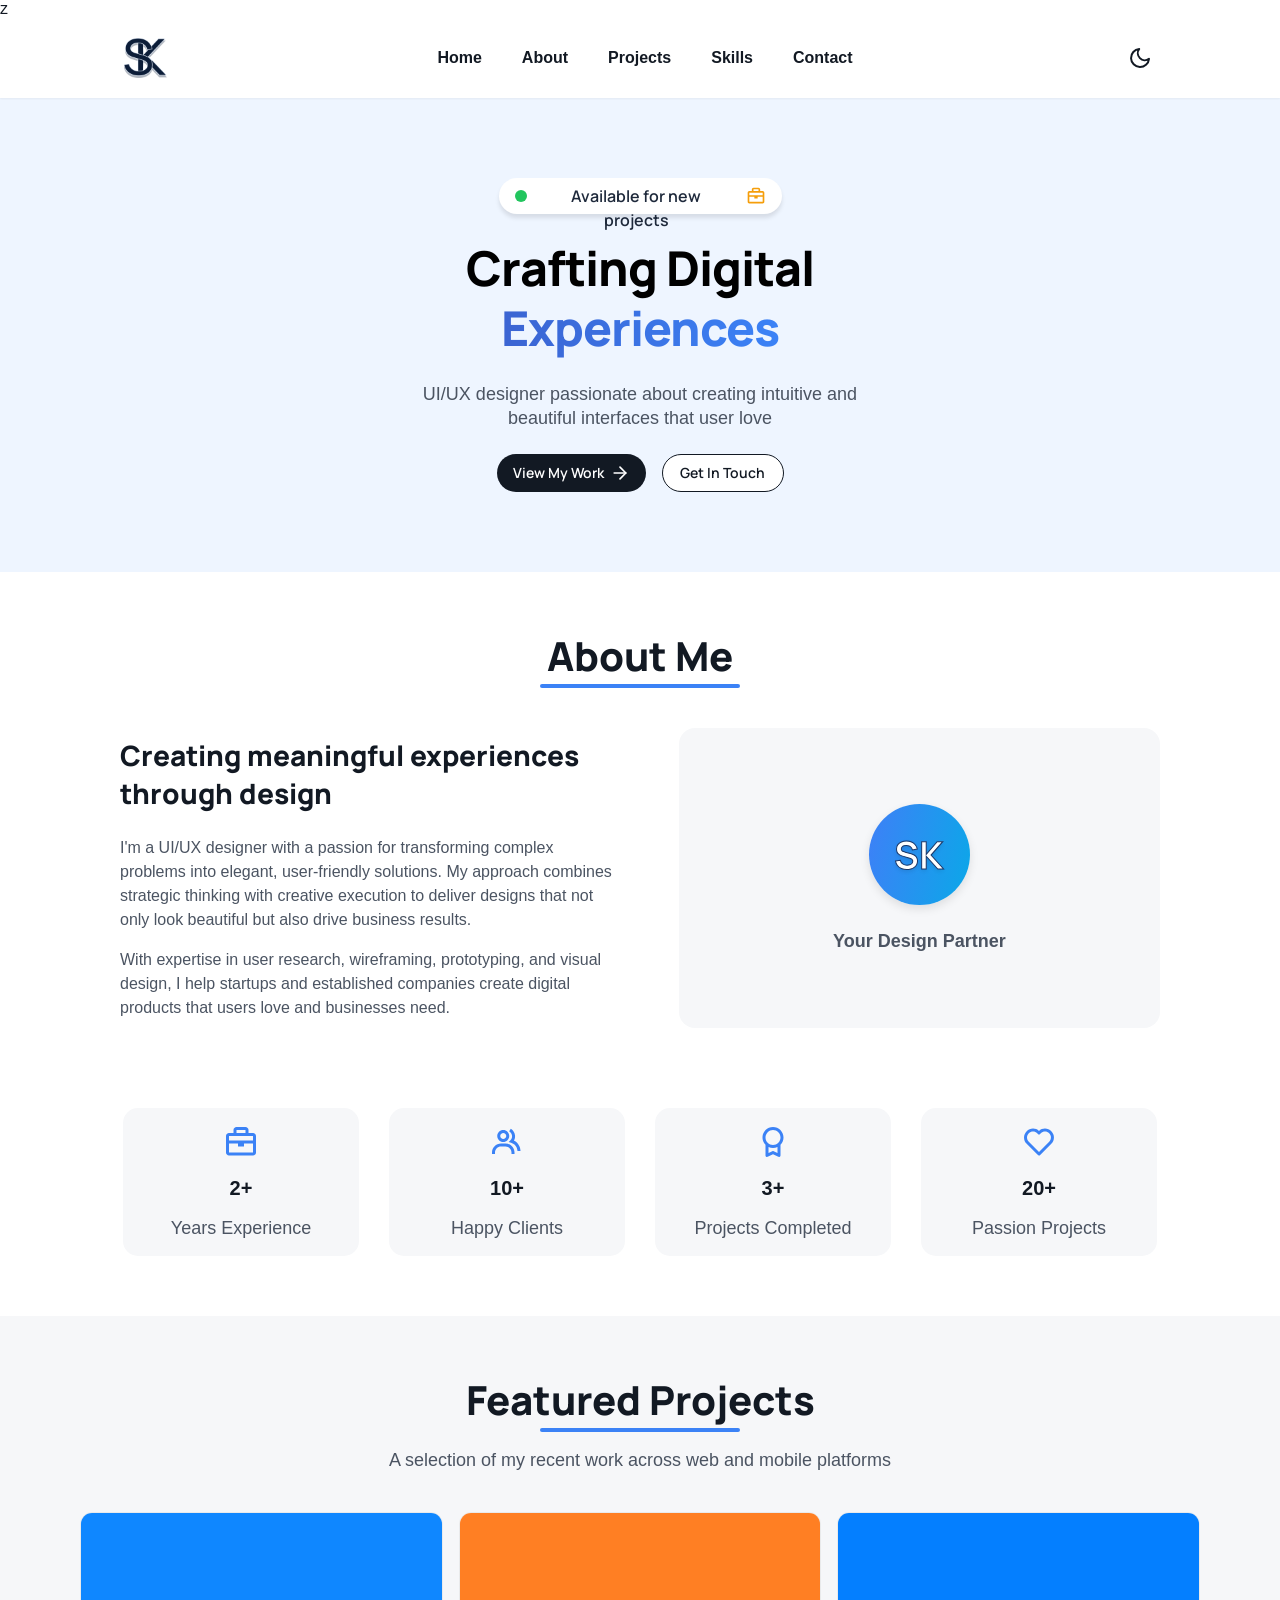
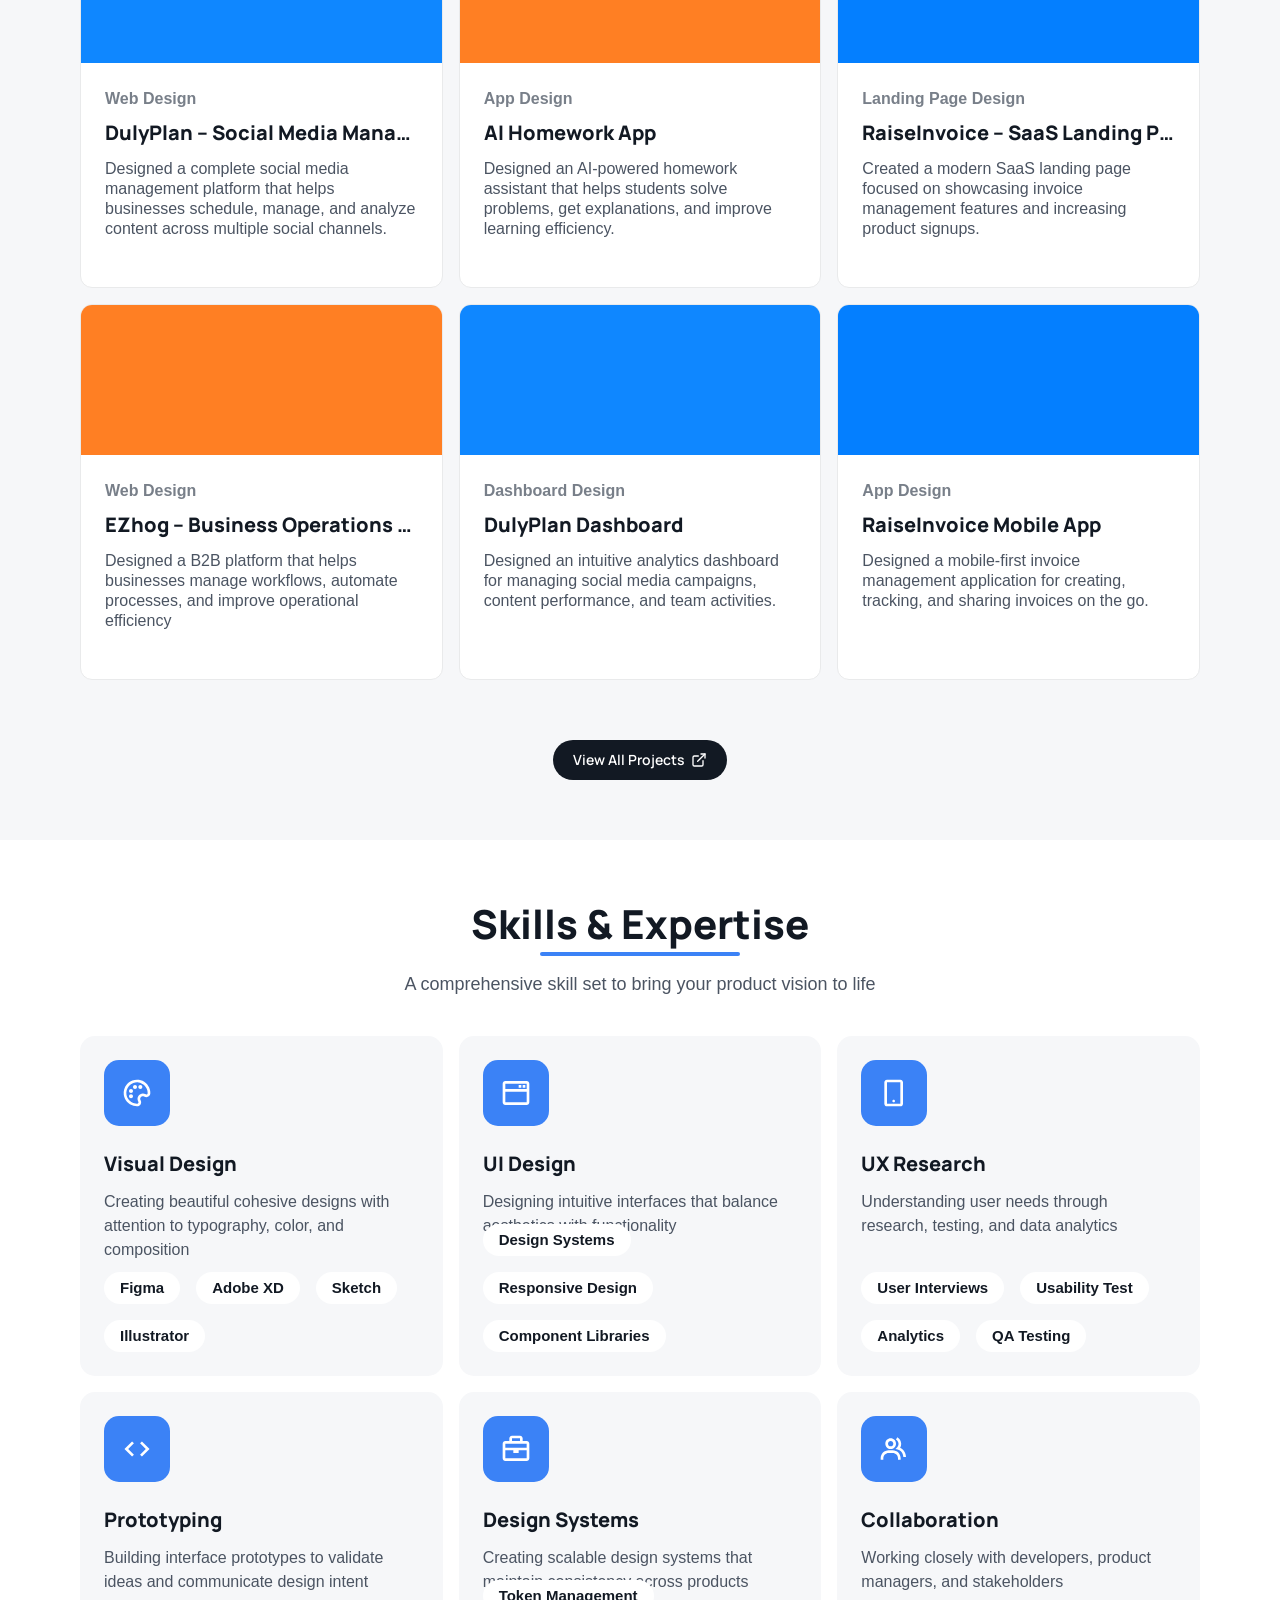
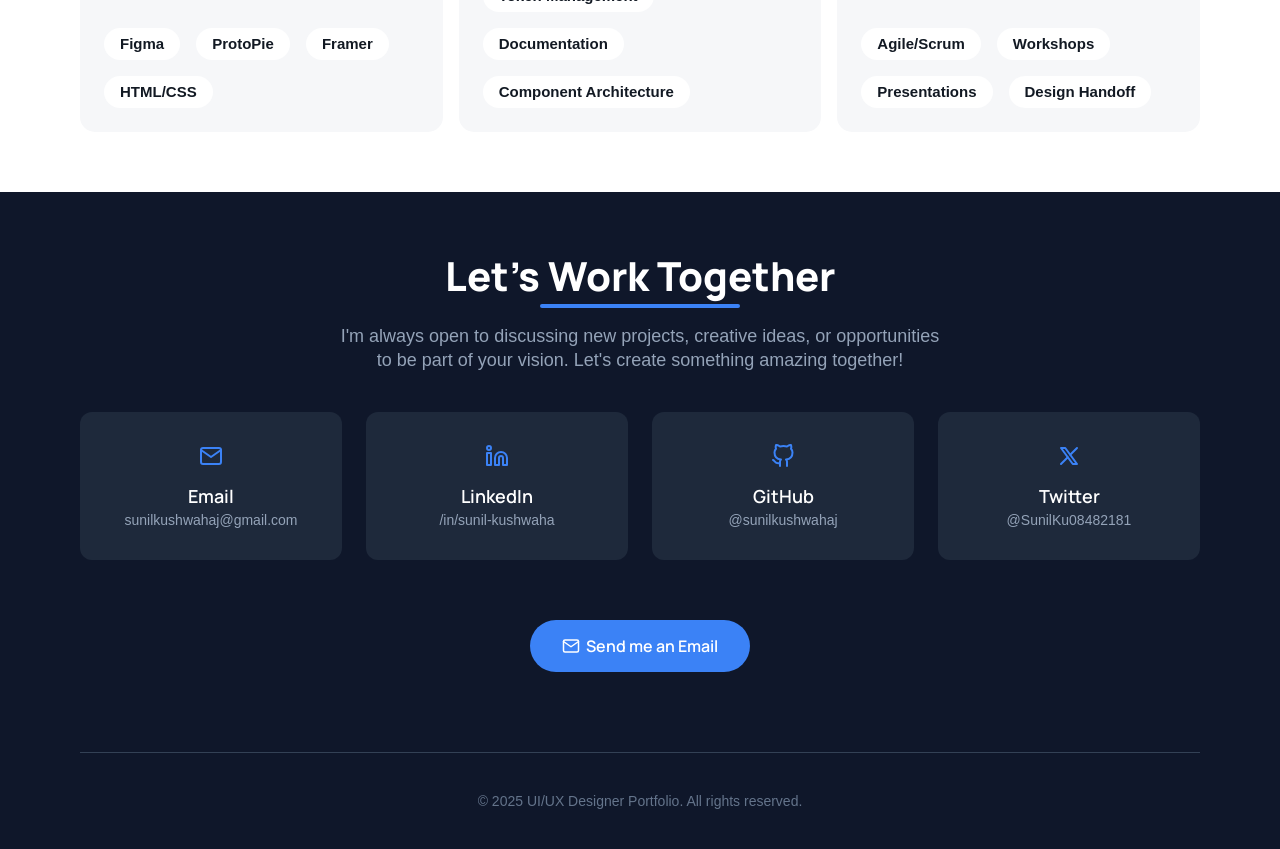
==== commit c0ed45f6: "Fix typo in DOCTYPE declaration in index.html" ====
--- a/index.html
+++ b/index.html
@@ -1,4 +1,4 @@
-<!DOCTYPE html>
+z<!DOCTYPE html>
 <html lang="en">
 
 <head>
